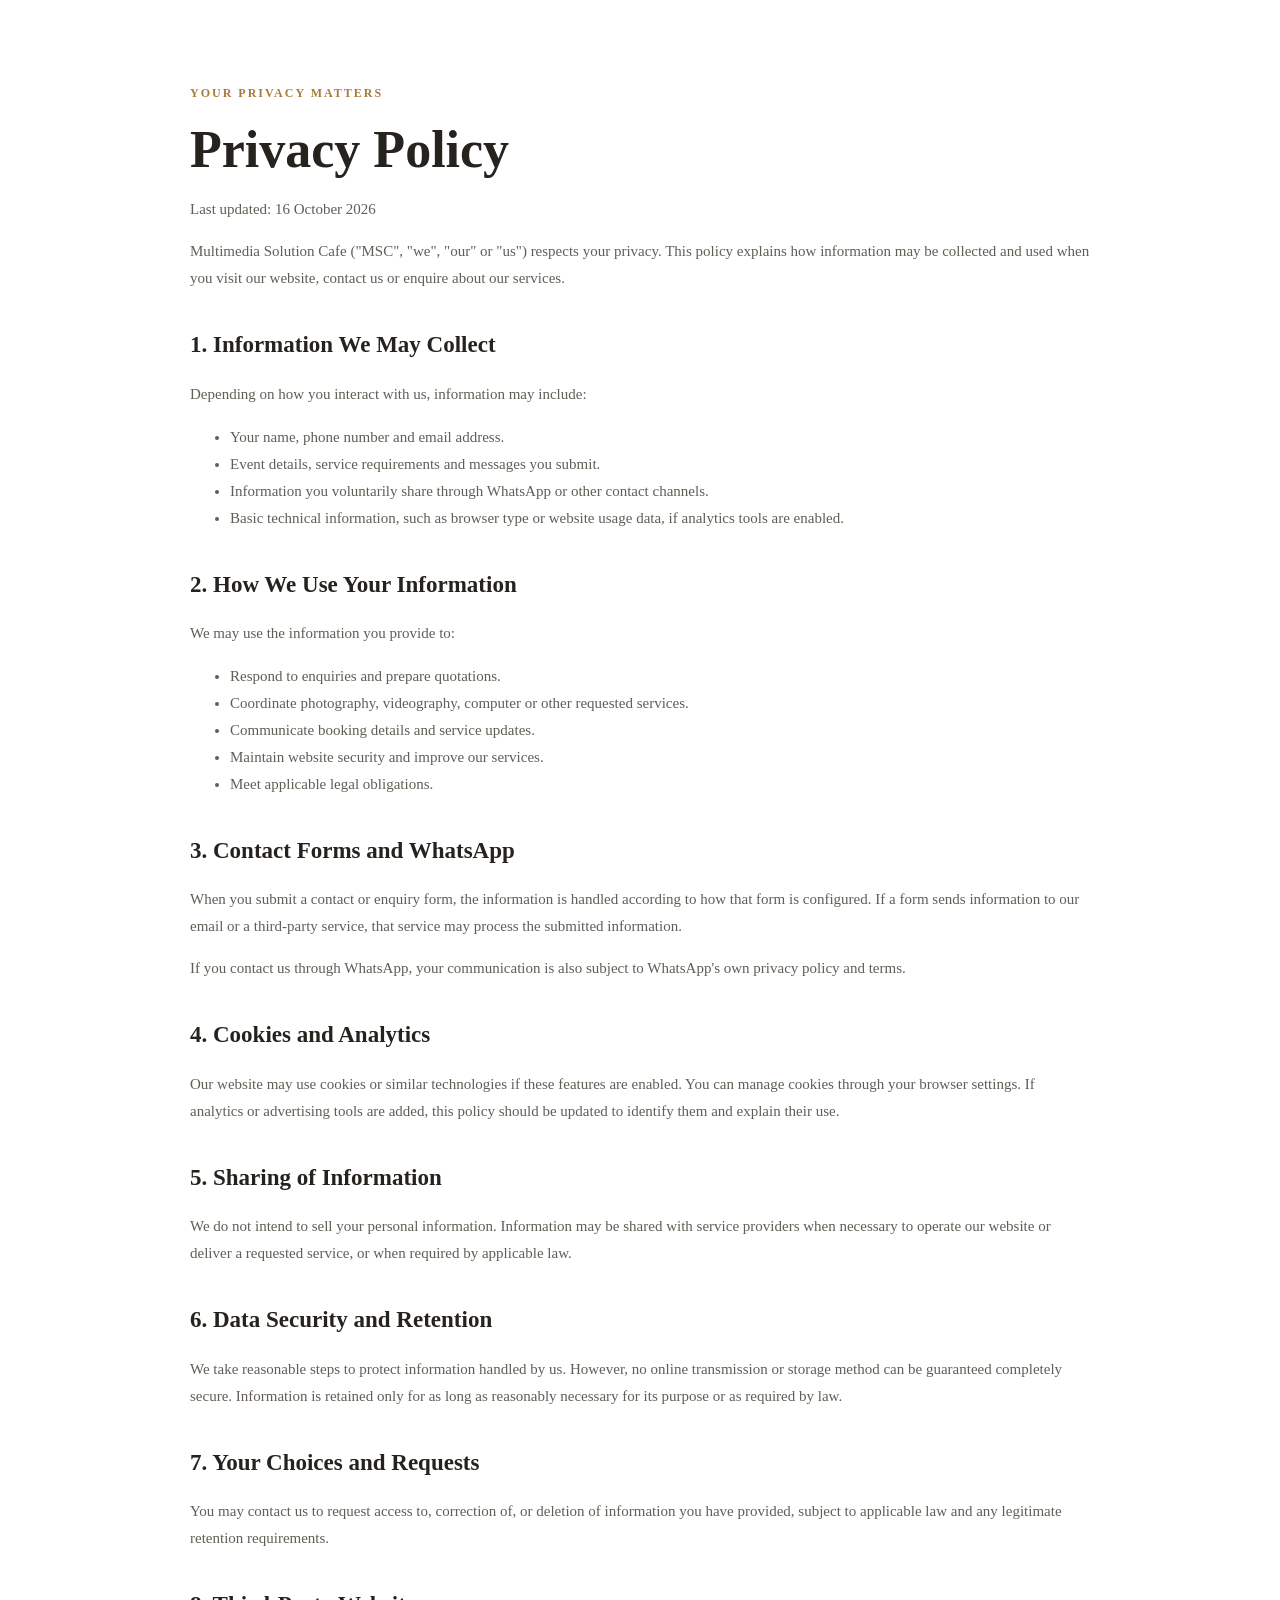
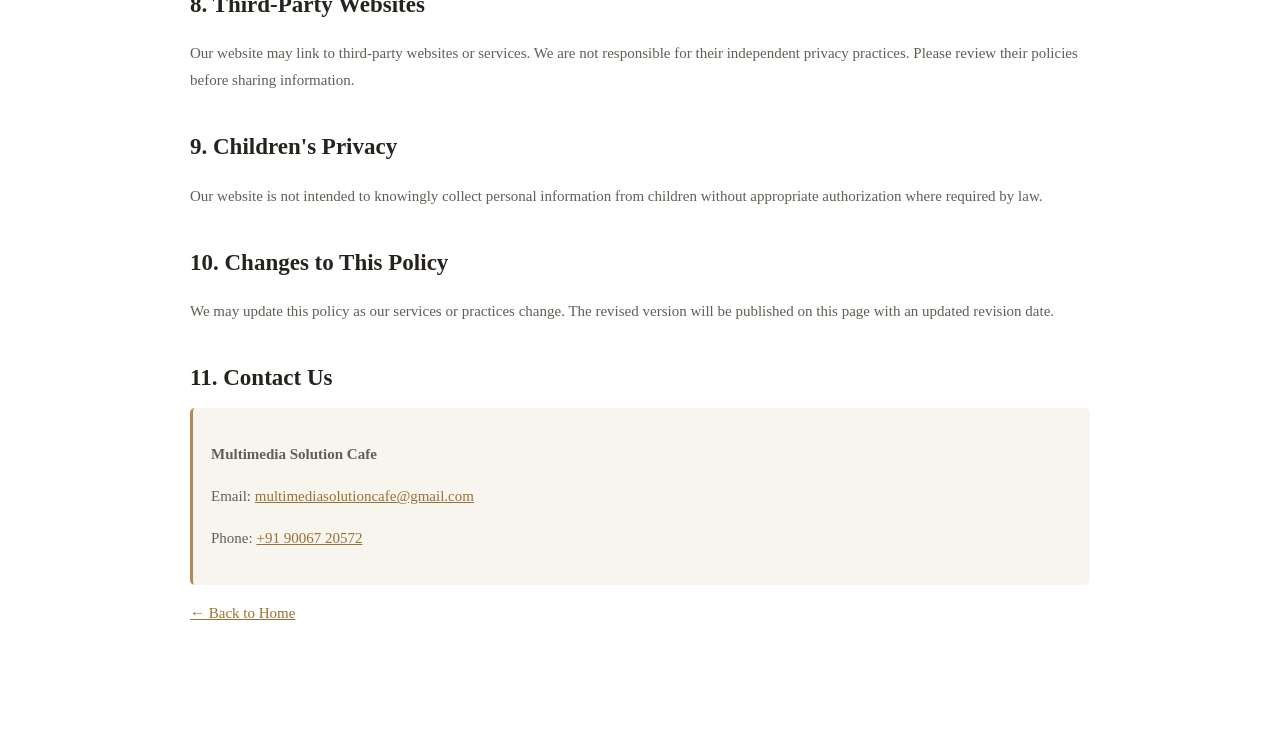
==== privacy.html @ b21789e9 "Add files via upload" ====
<!DOCTYPE html>
<html lang="en">
  <head>
    <meta charset="UTF-8" />
    <meta name="viewport" content="width=device-width, initial-scale=1.0" />
    <meta
      name="description"
      content="Read the Privacy Policy of Multimedia Solution Cafe to understand how your information is handled."
    />
    <title>Privacy Policy | Multimedia Solution Cafe</title>
    <link rel="stylesheet" href="css/style.css" />
    <style>
      .legal-page {
        max-width: 900px;
        margin: auto;
        padding: 70px 22px 90px;
        color: #26231e;
        line-height: 1.8;
      }
      .legal-page .eyebrow {
        color: #a67c3d;
        letter-spacing: 2px;
        font-size: 12px;
        font-weight: 700;
      }
      .legal-page h1 {
        font-size: clamp(34px, 6vw, 52px);
        line-height: 1.2;
        margin: 12px 0;
      }
      .legal-page h2 {
        font-size: 23px;
        margin: 32px 0 10px;
      }
      .legal-page p,
      .legal-page li {
        color: #625e56;
        font-size: 15px;
      }
      .legal-page a {
        color: #9a7135;
      }
      .legal-page .legal-note {
        background: #f8f5ef;
        padding: 18px;
        border-left: 3px solid #b18b51;
        border-radius: 5px;
      }
    </style>
  </head>
  <body>
    <main class="legal-page">
      <span class="eyebrow">YOUR PRIVACY MATTERS</span>
      <h1>Privacy Policy</h1>
      <p>Last updated: 16 October 2026</p>

      <p>
        Multimedia Solution Cafe ("MSC", "we", "our" or "us") respects your
        privacy. This policy explains how information may be collected and used
        when you visit our website, contact us or enquire about our services.
      </p>

      <h2>1. Information We May Collect</h2>
      <p>Depending on how you interact with us, information may include:</p>
      <ul>
        <li>Your name, phone number and email address.</li>
        <li>Event details, service requirements and messages you submit.</li>
        <li>
          Information you voluntarily share through WhatsApp or other contact
          channels.
        </li>
        <li>
          Basic technical information, such as browser type or website usage
          data, if analytics tools are enabled.
        </li>
      </ul>

      <h2>2. How We Use Your Information</h2>
      <p>We may use the information you provide to:</p>
      <ul>
        <li>Respond to enquiries and prepare quotations.</li>
        <li>
          Coordinate photography, videography, computer or other requested
          services.
        </li>
        <li>Communicate booking details and service updates.</li>
        <li>Maintain website security and improve our services.</li>
        <li>Meet applicable legal obligations.</li>
      </ul>

      <h2>3. Contact Forms and WhatsApp</h2>
      <p>
        When you submit a contact or enquiry form, the information is handled
        according to how that form is configured. If a form sends information to
        our email or a third-party service, that service may process the
        submitted information.
      </p>
      <p>
        If you contact us through WhatsApp, your communication is also subject
        to WhatsApp's own privacy policy and terms.
      </p>

      <h2>4. Cookies and Analytics</h2>
      <p>
        Our website may use cookies or similar technologies if these features
        are enabled. You can manage cookies through your browser settings. If
        analytics or advertising tools are added, this policy should be updated
        to identify them and explain their use.
      </p>

      <h2>5. Sharing of Information</h2>
      <p>
        We do not intend to sell your personal information. Information may be
        shared with service providers when necessary to operate our website or
        deliver a requested service, or when required by applicable law.
      </p>

      <h2>6. Data Security and Retention</h2>
      <p>
        We take reasonable steps to protect information handled by us. However,
        no online transmission or storage method can be guaranteed completely
        secure. Information is retained only for as long as reasonably necessary
        for its purpose or as required by law.
      </p>

      <h2>7. Your Choices and Requests</h2>
      <p>
        You may contact us to request access to, correction of, or deletion of
        information you have provided, subject to applicable law and any
        legitimate retention requirements.
      </p>

      <h2>8. Third-Party Websites</h2>
      <p>
        Our website may link to third-party websites or services. We are not
        responsible for their independent privacy practices. Please review their
        policies before sharing information.
      </p>

      <h2>9. Children's Privacy</h2>
      <p>
        Our website is not intended to knowingly collect personal information
        from children without appropriate authorization where required by law.
      </p>

      <h2>10. Changes to This Policy</h2>
      <p>
        We may update this policy as our services or practices change. The
        revised version will be published on this page with an updated revision
        date.
      </p>

      <h2>11. Contact Us</h2>
      <div class="legal-note">
        <p><strong>Multimedia Solution Cafe</strong></p>
        <p>
          Email:
          <a href="mailto:multimediasolutioncafe@gmail.com"
            >multimediasolutioncafe@gmail.com</a
          >
        </p>
        <p>Phone: <a href="tel:+919006720572">+91 90067 20572</a></p>
      </div>
      <p><a href="index.html">← Back to Home</a></p>
    </main>
  </body>
</html>
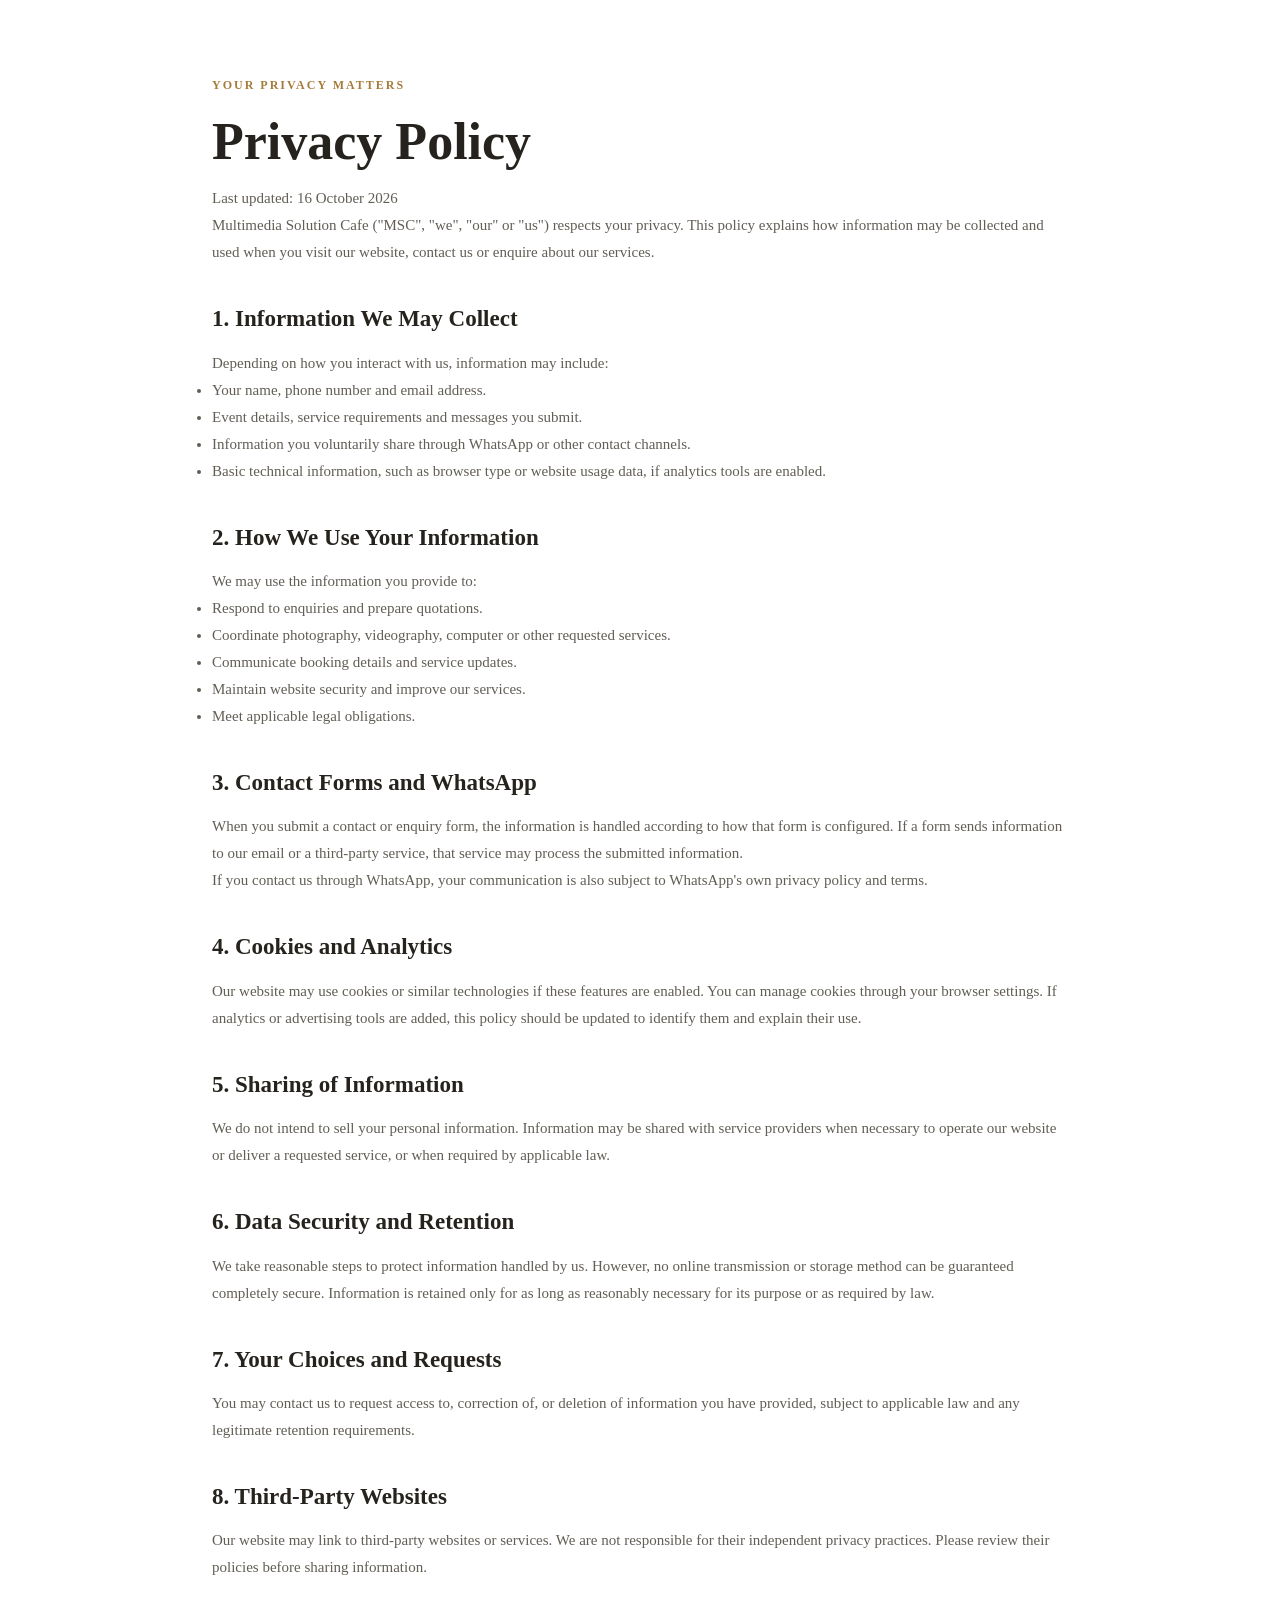
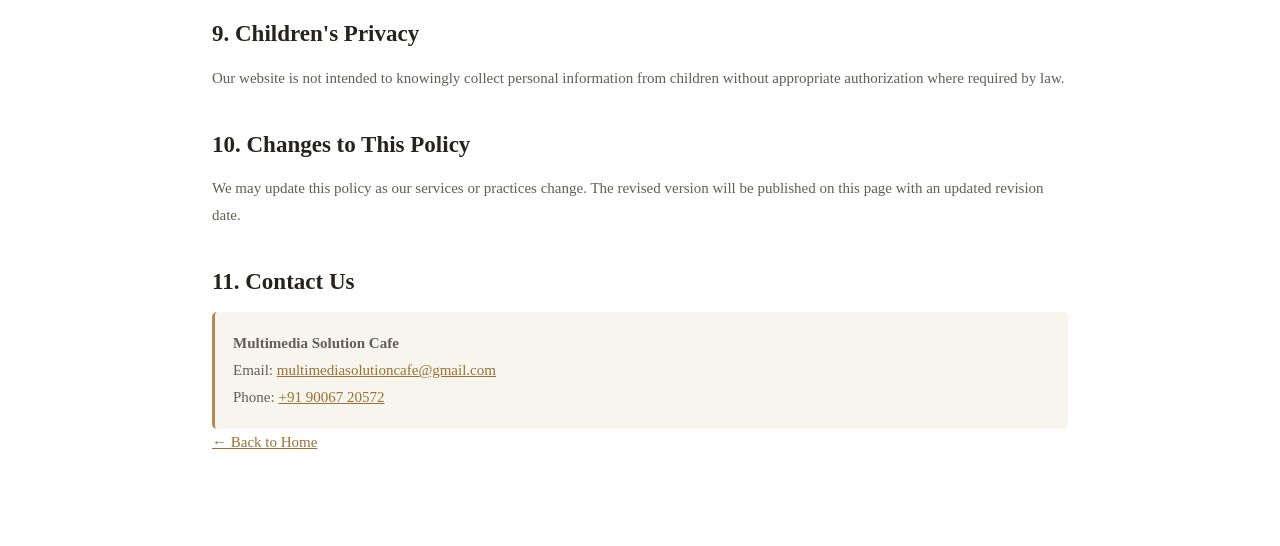
==== commit cba17a16: "Update privacy.html" ====
--- a/privacy.html
+++ b/privacy.html
@@ -9,6 +9,7 @@
     />
     <title>Privacy Policy | Multimedia Solution Cafe</title>
     <link rel="stylesheet" href="css/style.css" />
+    <link rel="icon" type="image/png" href="data/fav-icon.png">
     <style>
       .legal-page {
         max-width: 900px;
--- a/css/style.css
+++ b/css/style.css
@@ -0,0 +1,6857 @@
+/* =====================================
+   MSC PREMIUM NAVBAR
+===================================== */
+* {
+    padding: 0;
+    margin: 0;
+    box-sizing: border-box;
+}
+
+body {
+    scroll-behavior: smooth;
+}
+
+.msc-loading-screen {
+    width: 100vw;
+    height: 100vh;
+    position: fixed;
+    inset: 0;
+    z-index: 999999;
+    display: flex;
+    justify-content: center;
+    align-items: center;
+    background: #fff;
+    opacity: 1;
+    visibility: visible;
+    transition: opacity 0.6s ease, visibility 0.6s ease;
+}
+
+.msc-loading-screen.is-hidden {
+    opacity: 0;
+    visibility: hidden;
+    pointer-events: none;
+}
+
+.msc-loading-animation {
+    display: flex;
+    font-family: "Caveat", cursive;
+    font-size: clamp(70px, 12vw, 120px);
+    color: #ff7b83;
+}
+
+.msc-loading-animation span {
+    opacity: 0;
+    animation: mscWriteLetter 2.2s infinite;
+}
+
+.msc-loading-animation span:nth-child(1) {
+    animation-delay: 0s;
+}
+
+.msc-loading-animation span:nth-child(2) {
+    animation-delay: 0.15s;
+}
+
+.msc-loading-animation span:nth-child(3) {
+    animation-delay: 0.30s;
+}
+
+.msc-loading-animation span:nth-child(4) {
+    animation-delay: 0.45s;
+}
+
+.msc-loading-animation span:nth-child(5) {
+    animation-delay: 0.60s;
+}
+
+.msc-loading-animation span:nth-child(6) {
+    animation-delay: 0.75s;
+}
+
+.msc-loading-animation span:nth-child(7) {
+    animation-delay: 0.90s;
+}
+
+@keyframes mscWriteLetter {
+
+    0%,
+    10% {
+        opacity: 0;
+    }
+
+    20%,
+    75% {
+        opacity: 1;
+    }
+
+    90%,
+    100% {
+        opacity: 0;
+    }
+}
+
+@media (max-width: 768px) {
+    .msc-loading-animation {
+        font-size: clamp(64px, 13vw, 90px);
+    }
+}
+
+@media (max-width: 480px) {
+    .msc-loading-screen {
+        padding: 16px;
+    }
+
+    .msc-loading-animation {
+        font-size: clamp(58px, 16vw, 76px);
+        letter-spacing: 0;
+    }
+}
+
+/* Small phones */
+@media (max-width: 360px) {
+    .msc-loading-animation {
+        font-size: 56px;
+    }
+}
+
+
+
+.msc-navbar {
+    --msc-gold: #b89558;
+    --msc-gold-hover: #9e7940;
+    --msc-bg: #fffefa;
+    --msc-text: #292820;
+    --msc-muted: #777368;
+
+    position: sticky;
+    top: 0;
+    z-index: 1000;
+    width: 100%;
+    background: #211f1a;
+    border-bottom: 1px solid #eee8dc;
+    box-shadow: 0 4px 24px rgba(44, 37, 25, 0.035);
+    backdrop-filter: blur(16px);
+    -webkit-backdrop-filter: blur(16px);
+}
+
+.msc-nav-container {
+    width: min(1440px, 100%);
+    min-height: 86px;
+    margin: 0 auto;
+    padding: 0 5%;
+    display: flex;
+    align-items: center;
+    justify-content: space-between;
+    gap: 30px;
+    box-sizing: border-box;
+}
+
+/* BRAND */
+
+.msc-brand {
+    display: inline-flex;
+    align-items: center;
+    gap: 12px;
+    flex-shrink: 0;
+    color: var(--msc-text);
+    text-decoration: none;
+}
+
+.msc-logo-image {
+    display: block;
+    width: 54px;
+    height: 48px;
+    object-fit: contain;
+}
+
+.msc-brand-text {
+    display: flex;
+    flex-direction: column;
+    gap: 4px;
+}
+
+.msc-brand-text strong {
+    color: #fdfdfd;
+    font-size: 14px;
+    font-weight: 700;
+    letter-spacing: 0.2px;
+}
+
+.msc-brand-text small {
+    color: white;
+    font-size: 10px;
+    letter-spacing: 1.8px;
+    text-transform: uppercase;
+}
+
+/* NAV LINKS */
+
+.msc-nav-links {
+    display: flex;
+    align-items: center;
+    justify-content: center;
+    gap: clamp(15px, 1.8vw, 27px);
+}
+
+.msc-nav-link {
+    position: relative;
+    padding: 10px 0;
+    color: #625e54;
+    text-decoration: none;
+    font-size: 13px;
+    font-weight: 500;
+    white-space: nowrap;
+    transition: color 0.25s ease;
+}
+
+.msc-nav-link::after {
+    content: "";
+    position: absolute;
+    left: 0;
+    bottom: 3px;
+    width: 0;
+    height: 1px;
+    background: var(--msc-gold);
+    transition: width 0.25s ease;
+}
+
+.msc-nav-link:hover {
+    color: var(--msc-gold-hover);
+}
+
+.msc-nav-link:hover::after {
+    width: 100%;
+}
+
+/* BOOK NOW BUTTON */
+
+.msc-book-btn {
+    display: inline-flex;
+    align-items: center;
+    justify-content: center;
+    gap: 13px;
+    padding: 13px 20px;
+    border: 1px solid var(--msc-gold);
+    border-radius: 2px;
+    background: var(--msc-gold);
+    color: #fff;
+    text-decoration: none;
+    font-size: 13px;
+    font-weight: 600;
+    white-space: nowrap;
+    transition: all 0.25s ease;
+}
+
+.msc-book-btn span {
+    font-size: 17px;
+    line-height: 1;
+}
+
+.msc-book-btn:hover {
+    background: #fffefa;
+    border-color: var(--msc-gold);
+    color: var(--msc-gold-hover);
+    transform: translateY(-1px);
+}
+
+.mobile-book-btn {
+    display: none;
+}
+
+/* LOGIN / REGISTER */
+
+.msc-navbar-login {
+    display: inline-flex;
+    align-items: center;
+    justify-content: center;
+    gap: 13px;
+    min-height: 42px;
+    padding: 0 15px;
+    border: 1px solid #c9b181;
+    color: #806438;
+    background: transparent;
+    font-family: inherit;
+    font-size: 11px;
+    font-weight: 600;
+    text-decoration: none;
+    white-space: nowrap;
+    transition: all 0.2s ease;
+}
+
+.msc-navbar-login:hover {
+    color: #fffefa;
+    background: #a58a57;
+}
+
+/* HAMBURGER BUTTON */
+
+.msc-menu-toggle {
+    display: none;
+    width: 42px;
+    height: 42px;
+    padding: 10px;
+    border: 1px solid #e9dfcd;
+    border-radius: 2px;
+    background: #211f1a;
+    color: white;
+    cursor: pointer;
+}
+
+.msc-menu-toggle span {
+    display: block;
+    width: 100%;
+    height: 2px;
+    margin: 5px 0;
+    background: var(--msc-text);
+    transition: transform 0.25s ease;
+}
+
+.msc-menu-toggle.open span:first-child {
+    transform: translateY(3.5px) rotate(45deg);
+}
+
+.msc-menu-toggle.open span:last-child {
+    transform: translateY(-3.5px) rotate(-45deg);
+}
+
+/* TABLET */
+
+@media (max-width: 1050px) {
+    .msc-nav-container {
+        padding: 0 3%;
+        gap: 16px;
+    }
+
+    .msc-nav-links {
+        gap: 14px;
+    }
+
+    .msc-nav-link {
+        font-size: 12px;
+    }
+
+    .msc-brand-text strong {
+        font-size: 13px;
+    }
+
+    .msc-book-btn {
+        padding: 12px 14px;
+    }
+}
+
+/* MOBILE NAVBAR */
+
+@media (max-width: 820px) {
+    .msc-nav-container {
+        min-height: 76px;
+        padding: 0 5%;
+    }
+
+    .desktop-book-btn {
+        display: none;
+    }
+
+    .msc-menu-toggle {
+        display: block;
+        flex-shrink: 0;
+        position: relative;
+        z-index: 1002;
+    }
+
+    .msc-nav-links {
+        position: absolute;
+        top: 100%;
+        left: 0;
+        right: 0;
+        display: flex;
+        flex-direction: column;
+        align-items: stretch;
+        gap: 0;
+        padding: 12px 5% 24px;
+        box-sizing: border-box;
+        background: #fffefa;
+        border-bottom: 1px solid #eee5d6;
+        box-shadow: 0 14px 25px rgba(44, 37, 25, 0.07);
+
+        opacity: 0;
+        visibility: hidden;
+        pointer-events: none;
+        transform: translateY(-8px);
+
+        transition:
+            opacity 0.25s ease,
+            transform 0.25s ease,
+            visibility 0.25s ease;
+    }
+
+    .msc-nav-links.active {
+        opacity: 1;
+        visibility: visible;
+        pointer-events: auto;
+        transform: translateY(0);
+    }
+
+    .msc-nav-link {
+        padding: 15px 0;
+        border-bottom: 1px solid #f0ece4;
+        color: #504c42;
+        font-size: 14px;
+    }
+
+    .msc-nav-link::after {
+        display: none;
+    }
+
+    .msc-navbar-login {
+        align-self: flex-start;
+        margin-top: 14px;
+        min-height: 40px;
+        padding: 0 12px;
+        font-size: 11px;
+    }
+
+    .mobile-book-btn {
+        display: inline-flex;
+        align-self: flex-start;
+        margin-top: 18px;
+    }
+}
+
+/* SMALL MOBILE */
+
+@media (max-width: 420px) {
+    .msc-nav-container {
+        min-height: 70px;
+    }
+
+    .msc-brand {
+        gap: 9px;
+    }
+
+    .msc-logo-image {
+        width: 46px;
+        height: 44px;
+    }
+
+    .msc-brand-text strong {
+        font-size: 12px;
+    }
+
+    .msc-brand-text small {
+        font-size: 9px;
+        letter-spacing: 1.2px;
+    }
+}
+
+
+/* =====================================
+   MSC CINEMATIC HERO
+===================================== */
+
+.msc-hero {
+    position: relative;
+    isolation: isolate;
+    width: 100%;
+    min-height: 680px;
+    height: calc(100svh - 86px);
+    max-height: 950px;
+    overflow: hidden;
+    display: flex;
+    align-items: center;
+    background: #171612;
+    color: #fffefa;
+}
+
+/* BACKGROUND VIDEO */
+
+.msc-hero-video {
+    position: absolute;
+    inset: 0;
+    z-index: -3;
+    width: 100%;
+    height: 100%;
+    object-fit: cover;
+    object-position: center;
+}
+
+/* DARK CINEMATIC OVERLAY */
+
+.msc-hero-overlay {
+    position: absolute;
+    inset: 0;
+    z-index: -2;
+    background:
+        linear-gradient(90deg,
+            rgba(14, 13, 11, 0.88) 0%,
+            rgba(14, 13, 11, 0.68) 43%,
+            rgba(14, 13, 11, 0.25) 100%),
+        linear-gradient(0deg,
+            rgba(14, 13, 11, 0.72) 0%,
+            transparent 35%,
+            rgba(14, 13, 11, 0.12) 100%);
+}
+
+/* HERO CONTENT */
+
+.msc-hero-content {
+    width: min(1250px, 100%);
+    margin: 0 auto;
+    padding: 70px 7% 100px;
+    box-sizing: border-box;
+    animation: mscHeroReveal 1s ease both;
+}
+
+.msc-hero-eyebrow {
+    display: flex;
+    align-items: center;
+    gap: 13px;
+    margin: 0 0 27px;
+    color: #d5ba84;
+    font-size: 11px;
+    font-weight: 600;
+    letter-spacing: 3px;
+}
+
+.msc-eyebrow-line {
+    display: inline-block;
+    width: 28px;
+    height: 1px;
+    background: #b89558;
+}
+
+/* HEADING */
+
+.msc-hero-title {
+    max-width: 850px;
+    margin: 0;
+    color: #fffefa;
+    font-family: Georgia, "Times New Roman", serif;
+    font-size: clamp(48px, 6.4vw, 88px);
+    font-weight: 400;
+    line-height: 1.08;
+    letter-spacing: -2px;
+}
+
+.msc-hero-title span {
+    display: block;
+    margin-top: 8px;
+    color: #d2b47b;
+    font-style: italic;
+}
+
+/* DESCRIPTION */
+
+.msc-hero-description {
+    max-width: 540px;
+    margin: 25px 0 32px;
+    color: rgba(255, 254, 250, 0.78);
+    font-size: 15px;
+    line-height: 1.9;
+    letter-spacing: 0.15px;
+}
+
+/* BUTTONS */
+
+.msc-hero-actions {
+    display: flex;
+    align-items: center;
+    flex-wrap: wrap;
+    gap: 15px;
+}
+
+.msc-hero-btn {
+    display: inline-flex;
+    align-items: center;
+    justify-content: center;
+    gap: 24px;
+    min-height: 53px;
+    padding: 0 23px;
+    box-sizing: border-box;
+    font-size: 12px;
+    font-weight: 600;
+    text-decoration: none;
+    transition:
+        background 0.25s ease,
+        color 0.25s ease,
+        border-color 0.25s ease,
+        transform 0.25s ease;
+}
+
+.msc-hero-btn span {
+    font-size: 17px;
+}
+
+.msc-hero-btn:hover {
+    transform: translateY(-3px);
+}
+
+.msc-hero-btn-primary {
+    border: 1px solid #b89558;
+    background: #b89558;
+    color: #fff;
+}
+
+.msc-hero-btn-primary:hover {
+    border-color: #d2b47b;
+    background: #d2b47b;
+    color: #201b12;
+}
+
+.msc-hero-btn-outline {
+    border: 1px solid rgba(255, 255, 255, 0.5);
+    background: rgba(255, 255, 255, 0.03);
+    color: #fffefa;
+}
+
+.msc-hero-btn-outline:hover {
+    border-color: #d2b47b;
+    background: rgba(184, 149, 88, 0.15);
+}
+
+/* BOTTOM CATEGORIES */
+
+.msc-hero-bottom {
+    display: flex;
+    align-items: center;
+    flex-wrap: wrap;
+    gap: 15px;
+    margin-top: 70px;
+    color: rgba(255, 254, 250, 0.75);
+    font-size: 9px;
+    letter-spacing: 2px;
+}
+
+.msc-hero-bottom-divider {
+    width: 4px;
+    height: 4px;
+    border-radius: 50%;
+    background: #b89558;
+}
+
+/* SCROLL INDICATOR */
+
+.msc-scroll-indicator {
+    position: absolute;
+    right: 5%;
+    bottom: 42px;
+    display: flex;
+    align-items: center;
+    gap: 15px;
+    color: #fffefa;
+    text-decoration: none;
+    font-size: 9px;
+    letter-spacing: 2px;
+}
+
+.msc-scroll-line {
+    display: inline-block;
+    width: 45px;
+    height: 1px;
+    background: #b89558;
+    transform-origin: left;
+    animation: mscScrollPulse 1.8s ease-in-out infinite;
+}
+
+/* ANIMATIONS */
+
+@keyframes mscHeroReveal {
+    from {
+        opacity: 0;
+        transform: translateY(22px);
+    }
+
+    to {
+        opacity: 1;
+        transform: translateY(0);
+    }
+}
+
+@keyframes mscScrollPulse {
+
+    0%,
+    100% {
+        transform: scaleX(0.6);
+        opacity: 0.5;
+    }
+
+    50% {
+        transform: scaleX(1);
+        opacity: 1;
+    }
+}
+
+/* TABLET */
+
+@media (max-width: 820px) {
+    .msc-hero {
+        height: calc(100svh - 76px);
+        min-height: 620px;
+    }
+
+    .msc-hero-content {
+        padding: 65px 6% 100px;
+    }
+
+    .msc-hero-title {
+        font-size: clamp(46px, 8vw, 70px);
+        letter-spacing: -1.5px;
+    }
+
+    .msc-hero-description {
+        max-width: 460px;
+        font-size: 14px;
+    }
+
+    .msc-hero-bottom {
+        margin-top: 55px;
+        gap: 10px;
+        font-size: 8px;
+        letter-spacing: 1px;
+    }
+
+    .msc-scroll-indicator {
+        bottom: 25px;
+        right: 6%;
+    }
+}
+
+/* MOBILE */
+
+@media (max-width: 520px) {
+    .msc-hero {
+        height: calc(100svh - 70px);
+        min-height: 600px;
+        max-height: 850px;
+    }
+
+    .msc-hero-video {
+        object-position: 60% center;
+    }
+
+    .msc-hero-overlay {
+        background:
+            linear-gradient(90deg,
+                rgba(14, 13, 11, 0.78),
+                rgba(14, 13, 11, 0.46)),
+            linear-gradient(0deg,
+                rgba(14, 13, 11, 0.82),
+                transparent 80%);
+    }
+
+    .msc-hero-content {
+        padding: 45px 6% 85px;
+    }
+
+    .msc-hero-eyebrow {
+        gap: 9px;
+        margin-bottom: 23px;
+        font-size: 9px;
+        letter-spacing: 1.8px;
+    }
+
+    .msc-eyebrow-line {
+        width: 19px;
+    }
+
+    .msc-hero-title {
+        font-size: clamp(42px, 10.5vw, 55px);
+        line-height: 1.13;
+        letter-spacing: -1.3px;
+    }
+
+    .msc-hero-title span {
+        margin-top: 5px;
+    }
+
+    .msc-hero-description {
+        margin: 22px 0 27px;
+        font-size: 13px;
+        line-height: 1.8;
+    }
+
+    .msc-hero-actions {
+        align-items: stretch;
+        flex-direction: column;
+        gap: 12px;
+    }
+
+    .msc-hero-btn {
+        width: 100%;
+        min-height: 51px;
+        justify-content: space-between;
+    }
+
+    .msc-hero-bottom {
+        gap: 8px;
+        margin-top: 36px;
+        font-size: 7px;
+        letter-spacing: 0.8px;
+    }
+
+    .msc-hero-bottom-divider {
+        width: 3px;
+        height: 3px;
+    }
+
+    .msc-scroll-indicator {
+        right: auto;
+        left: 6%;
+        bottom: 20px;
+        font-size: 8px;
+    }
+}
+
+/* ACCESSIBILITY */
+
+@media (prefers-reduced-motion: reduce) {
+
+    .msc-hero-content,
+    .msc-scroll-line {
+        animation: none;
+    }
+
+    .msc-hero-btn {
+        transition: none;
+    }
+}
+
+
+/* =====================================
+   MSC ABOUT SECTION
+===================================== */
+
+.msc-about {
+    --about-gold: #b89558;
+    --about-ink: #302d26;
+    --about-muted: #777166;
+
+    position: relative;
+    padding: 110px 0 120px;
+    overflow: hidden;
+    background: #fffefa;
+    color: var(--about-ink);
+}
+
+.msc-about-container {
+    width: min(1280px, 100%);
+    margin: 0 auto;
+    padding: 0 5%;
+    box-sizing: border-box;
+}
+
+.msc-about-grid {
+    display: grid;
+    grid-template-columns: 1fr 0.92fr;
+    align-items: center;
+    gap: clamp(45px, 7vw, 95px);
+}
+
+/* IMAGE COLLAGE */
+
+.msc-about-visual {
+    position: relative;
+    display: grid;
+    grid-template-columns: 1.25fr 0.85fr;
+    align-items: start;
+    gap: 14px;
+    padding: 12px 0 30px;
+    min-width: 0;
+}
+
+.msc-about-image-main {
+    position: relative;
+    height: 530px;
+    overflow: hidden;
+    background: #eae3d7;
+}
+
+.msc-about-image-main>img,
+.msc-about-image-small img,
+.msc-about-video video {
+    display: block;
+    width: 100%;
+    height: 100%;
+    object-fit: cover;
+}
+
+.msc-about-image-main>img {
+    object-position: center;
+    transition: transform 0.7s ease;
+}
+
+.msc-about-image-main:hover>img {
+    transform: scale(1.04);
+}
+
+.msc-about-image-caption {
+    position: absolute;
+    left: 14px;
+    right: 14px;
+    bottom: 14px;
+    display: flex;
+    align-items: center;
+    gap: 9px;
+    padding: 12px 14px;
+    background: rgba(255, 254, 250, 0.94);
+    color: #4a4234;
+    font-size: 10px;
+    letter-spacing: 1.1px;
+    text-transform: uppercase;
+}
+
+.msc-about-caption-icon {
+    color: var(--about-gold);
+    font-size: 15px;
+}
+
+/* SMALL IMAGES AND VIDEO */
+
+.msc-about-image-stack {
+    display: flex;
+    flex-direction: column;
+    gap: 14px;
+    padding-top: 44px;
+}
+
+.msc-about-image-small,
+.msc-about-video {
+    position: relative;
+    height: 230px;
+    overflow: hidden;
+    background: #eae3d7;
+}
+
+.msc-about-image-small img {
+    transition: transform 0.7s ease;
+}
+
+.msc-about-image-small:hover img {
+    transform: scale(1.05);
+}
+
+.msc-about-video video {
+    object-position: center;
+}
+
+.msc-about-video-label {
+    position: absolute;
+    right: 10px;
+    bottom: 10px;
+    left: 10px;
+    display: flex;
+    align-items: center;
+    gap: 8px;
+    padding: 10px;
+    background: rgba(255, 254, 250, 0.94);
+    color: #4a4234;
+    font-size: 10px;
+    letter-spacing: 0.4px;
+}
+
+.msc-about-video-label span {
+    color: var(--about-gold);
+    font-size: 11px;
+}
+
+/* STUDIO SEAL */
+
+.msc-about-seal {
+    position: absolute;
+    right: 35%;
+    bottom: -3px;
+    z-index: 2;
+    display: grid;
+    width: 126px;
+    height: 126px;
+    place-items: center;
+    border: 1px solid #d7c29b;
+    border-radius: 50%;
+    background: #211f1a;
+    box-shadow: 0 8px 28px rgba(55, 44, 25, 0.08);
+}
+
+.msc-about-seal-center {
+    display: flex;
+    flex-direction: column;
+    align-items: center;
+    gap: 3px;
+}
+
+.msc-about-seal-logo {
+    display: block;
+    width: 82px;
+    height: 52px;
+    object-fit: contain;
+}
+
+.msc-about-seal-center span {
+    color: #f9f8f7;
+    font-size: 8px;
+    letter-spacing: 1.2px;
+}
+
+/* CONTENT */
+
+.msc-about-eyebrow {
+    display: flex;
+    align-items: center;
+    gap: 12px;
+    margin-bottom: 25px;
+    color: #987b4a;
+    font-size: 10px;
+    font-weight: 700;
+    letter-spacing: 2.5px;
+}
+
+.msc-about-eyebrow>span {
+    width: 30px;
+    height: 1px;
+    background: var(--about-gold);
+}
+
+.msc-about-title {
+    margin: 0;
+    font-family: Georgia, "Times New Roman", serif;
+    font-size: clamp(40px, 4.4vw, 59px);
+    font-weight: 400;
+    letter-spacing: -2px;
+    line-height: 1.12;
+}
+
+.msc-about-title em {
+    color: var(--about-gold);
+    font-weight: 400;
+}
+
+.msc-about-description {
+    margin: 23px 0 30px;
+    color: var(--about-muted);
+    font-size: 14px;
+    line-height: 1.95;
+}
+
+/* HIGHLIGHT CARDS */
+
+.msc-about-highlights {
+    display: grid;
+    grid-template-columns: 1fr 1fr;
+    gap: 12px;
+}
+
+.msc-about-highlight {
+    display: flex;
+    align-items: flex-start;
+    gap: 13px;
+    padding: 17px 14px;
+    border: 1px solid #eee7db;
+    background: #fffefa;
+    transition:
+        border-color 0.25s ease,
+        background 0.25s ease;
+}
+
+.msc-about-highlight:hover {
+    border-color: #d9c59f;
+    background: #faf7ef;
+}
+
+.msc-about-highlight-icon {
+    display: grid;
+    width: 39px;
+    height: 39px;
+    flex-shrink: 0;
+    place-items: center;
+    border: 1px solid #e8d9bb;
+    border-radius: 50%;
+    color: #a98549;
+    font-size: 20px;
+}
+
+.msc-about-highlight-number {
+    color: #a18c68;
+    font-size: 9px;
+    letter-spacing: 1px;
+}
+
+.msc-about-highlight h3 {
+    margin: 5px 0 7px;
+    font-family: Georgia, "Times New Roman", serif;
+    font-size: 17px;
+    font-weight: 400;
+}
+
+.msc-about-highlight p {
+    margin: 0;
+    color: var(--about-muted);
+    font-size: 11px;
+    line-height: 1.75;
+}
+
+/* CAPABILITY TAGS */
+
+.msc-about-capabilities {
+    display: flex;
+    flex-wrap: wrap;
+    gap: 10px 16px;
+    margin: 25px 0 28px;
+}
+
+.msc-about-capabilities span {
+    display: inline-flex;
+    align-items: center;
+    gap: 7px;
+    color: #625b4e;
+    font-size: 11px;
+}
+
+.msc-about-capabilities i {
+    color: var(--about-gold);
+    font-size: 9px;
+    font-style: normal;
+}
+
+/* CTA BUTTON */
+
+.msc-about-cta {
+    display: inline-flex;
+    min-height: 49px;
+    align-items: center;
+    justify-content: center;
+    gap: 24px;
+    padding: 0 19px;
+    border: 1px solid var(--about-gold);
+    background: var(--about-gold);
+    color: #fff;
+    text-decoration: none;
+    font-size: 12px;
+    font-weight: 600;
+    transition:
+        background 0.25s ease,
+        color 0.25s ease;
+}
+
+.msc-about-cta span {
+    font-size: 17px;
+}
+
+.msc-about-cta:hover {
+    background: #fffefa;
+    color: #8e6b36;
+}
+
+/* TABLET */
+
+@media (max-width: 950px) {
+    .msc-about {
+        padding: 85px 0;
+    }
+
+    .msc-about-grid {
+        grid-template-columns: 1fr;
+        gap: 65px;
+    }
+
+    .msc-about-visual {
+        width: min(600px, 100%);
+        margin: 0 auto;
+    }
+
+    .msc-about-image-main {
+        height: 480px;
+    }
+
+    .msc-about-image-small,
+    .msc-about-video {
+        height: 210px;
+    }
+
+    .msc-about-content {
+        max-width: 720px;
+    }
+
+    .msc-about-title {
+        font-size: clamp(43px, 6vw, 60px);
+    }
+}
+
+/* MOBILE */
+
+@media (max-width: 560px) {
+    .msc-about {
+        padding: 65px 0 75px;
+    }
+
+    .msc-about-container {
+        padding: 0 20px;
+    }
+
+    .msc-about-grid {
+        gap: 53px;
+    }
+
+    .msc-about-visual {
+        grid-template-columns: 1.1fr 0.8fr;
+        gap: 9px;
+        padding-top: 0;
+    }
+
+    .msc-about-image-main {
+        height: 340px;
+    }
+
+    .msc-about-image-caption {
+        left: 7px;
+        right: 7px;
+        bottom: 7px;
+        gap: 6px;
+        padding: 9px 7px;
+        font-size: 8px;
+        letter-spacing: 0.3px;
+    }
+
+    .msc-about-image-stack {
+        gap: 9px;
+        padding-top: 26px;
+    }
+
+    .msc-about-image-small,
+    .msc-about-video {
+        height: 155px;
+    }
+
+    .msc-about-video-label {
+        right: 5px;
+        bottom: 5px;
+        left: 5px;
+        gap: 5px;
+        padding: 7px 5px;
+        font-size: 8px;
+    }
+
+    .msc-about-seal {
+        right: 31%;
+        bottom: -24px;
+        width: 94px;
+        height: 94px;
+    }
+
+    .msc-about-seal-logo {
+        width: 65px;
+        height: 43px;
+    }
+
+    .msc-about-seal-center span {
+        font-size: 7px;
+    }
+
+    .msc-about-eyebrow {
+        margin-bottom: 19px;
+        font-size: 9px;
+    }
+
+    .msc-about-title {
+        font-size: clamp(37px, 10vw, 48px);
+        letter-spacing: -1.4px;
+    }
+
+    .msc-about-description {
+        margin: 19px 0 24px;
+        font-size: 13px;
+        line-height: 1.85;
+    }
+
+    .msc-about-highlights {
+        grid-template-columns: 1fr;
+        gap: 10px;
+    }
+
+    .msc-about-highlight {
+        padding: 16px;
+    }
+
+    .msc-about-highlight h3 {
+        font-size: 18px;
+    }
+
+    .msc-about-highlight p {
+        font-size: 12px;
+    }
+
+    .msc-about-capabilities {
+        gap: 12px;
+        margin: 22px 0 25px;
+    }
+
+    .msc-about-capabilities span {
+        font-size: 10px;
+    }
+
+    .msc-about-cta {
+        width: 100%;
+    }
+}
+
+/* ACCESSIBILITY */
+
+@media (prefers-reduced-motion: reduce) {
+
+    .msc-about *,
+    .msc-about *::before,
+    .msc-about *::after {
+        transition: none !important;
+    }
+}
+
+
+/* =====================================
+   MSC SERVICES SECTION
+===================================== */
+
+.msc-services {
+    --service-gold: #b89558;
+    --service-ink: #302d26;
+    --service-muted: #777166;
+
+    padding: 105px 0 100px;
+    background: #f8f6f0;
+    color: var(--service-ink);
+}
+
+.msc-services-container {
+    width: min(1280px, 100%);
+    margin: 0 auto;
+    padding: 0 5%;
+    box-sizing: border-box;
+}
+
+/* SECTION HEADING */
+
+.msc-services-heading {
+    max-width: 760px;
+    margin: 0 auto 55px;
+    text-align: center;
+}
+
+.msc-services-eyebrow {
+    display: flex;
+    align-items: center;
+    justify-content: center;
+    gap: 13px;
+    margin-bottom: 22px;
+    color: #987b4a;
+    font-size: 10px;
+    font-weight: 700;
+    letter-spacing: 3px;
+}
+
+.msc-services-eyebrow span {
+    width: 27px;
+    height: 1px;
+    background: var(--service-gold);
+}
+
+.msc-services-title {
+    margin: 0;
+    font-family: Georgia, "Times New Roman", serif;
+    font-size: clamp(38px, 4.5vw, 59px);
+    font-weight: 400;
+    letter-spacing: -1.7px;
+    line-height: 1.17;
+}
+
+.msc-services-title em {
+    display: block;
+    margin-top: 6px;
+    color: var(--service-gold);
+    font-weight: 400;
+}
+
+.msc-services-intro {
+    max-width: 570px;
+    margin: 20px auto 0;
+    color: var(--service-muted);
+    font-size: 14px;
+    line-height: 1.9;
+}
+
+/* SERVICES GRID */
+
+.msc-services-grid {
+    display: grid;
+    grid-template-columns: repeat(3, minmax(0, 1fr));
+    gap: 25px;
+}
+
+/* SERVICE CARD */
+
+.msc-service-card {
+    min-width: 0;
+    overflow: hidden;
+    border: 1px solid #ebe6db;
+    background: #fffefa;
+    transition:
+        transform 0.3s ease,
+        border-color 0.3s ease,
+        box-shadow 0.3s ease;
+}
+
+.msc-service-card:hover {
+    transform: translateY(-5px);
+    border-color: #d4c09b;
+    box-shadow: 0 18px 38px rgba(55, 44, 25, 0.08);
+}
+
+/* SERVICE IMAGE */
+
+.msc-service-image {
+    position: relative;
+    height: 250px;
+    overflow: hidden;
+    background: #e8e1d5;
+}
+
+.msc-service-image img {
+    display: block;
+    width: 100%;
+    height: 100%;
+    object-fit: cover;
+    transition: transform 0.65s ease;
+}
+
+.msc-service-card:hover .msc-service-image img {
+    transform: scale(1.06);
+}
+
+.msc-service-number {
+    position: absolute;
+    top: 14px;
+    right: 14px;
+    display: grid;
+    width: 38px;
+    height: 38px;
+    place-items: center;
+    border: 1px solid rgba(255, 254, 250, 0.75);
+    background: rgba(255, 254, 250, 0.92);
+    color: #8e7040;
+    font-family: Georgia, "Times New Roman", serif;
+    font-size: 15px;
+}
+
+/* CARD CONTENT */
+
+.msc-service-content {
+    padding: 24px 22px 25px;
+}
+
+.msc-service-meta {
+    display: flex;
+    align-items: center;
+    justify-content: space-between;
+    gap: 12px;
+    color: #9a7c4b;
+    font-size: 9px;
+    font-weight: 700;
+    letter-spacing: 1.6px;
+}
+
+.msc-service-meta span:last-child {
+    font-size: 14px;
+}
+
+.msc-service-content h3 {
+    margin: 15px 0 11px;
+    font-family: Georgia, "Times New Roman", serif;
+    font-size: 23px;
+    font-weight: 400;
+    line-height: 1.3;
+    letter-spacing: -0.3px;
+}
+
+.msc-service-content p {
+    min-height: 66px;
+    margin: 0 0 23px;
+    color: var(--service-muted);
+    font-size: 12px;
+    line-height: 1.85;
+}
+
+/* SERVICE LINK */
+
+.msc-service-link {
+    display: inline-flex;
+    align-items: center;
+    gap: 14px;
+    padding-bottom: 5px;
+    border-bottom: 1px solid #d8c5a3;
+    color: #695436;
+    text-decoration: none;
+    font-size: 11px;
+    font-weight: 600;
+    transition:
+        color 0.25s ease,
+        gap 0.25s ease,
+        border-color 0.25s ease;
+}
+
+.msc-service-link span {
+    font-size: 16px;
+}
+
+.msc-service-link:hover {
+    gap: 20px;
+    border-color: #8f6e38;
+    color: #9b773f;
+}
+
+/* FOOTER CTA */
+
+.msc-services-footer {
+    display: flex;
+    align-items: center;
+    justify-content: space-between;
+    gap: 25px;
+    margin-top: 48px;
+    padding-top: 28px;
+    border-top: 1px solid #e5dfd3;
+}
+
+.msc-services-footer p {
+    margin: 0;
+    color: #686156;
+    font-family: Georgia, "Times New Roman", serif;
+    font-size: 18px;
+    line-height: 1.6;
+}
+
+.msc-services-cta {
+    display: inline-flex;
+    align-items: center;
+    justify-content: center;
+    gap: 18px;
+    min-height: 48px;
+    padding: 0 19px;
+    border: 1px solid var(--service-gold);
+    background: var(--service-gold);
+    color: white;
+    text-decoration: none;
+    font-size: 12px;
+    font-weight: 600;
+    white-space: nowrap;
+    transition: all 0.25s ease;
+}
+
+.msc-services-cta span {
+    font-size: 16px;
+}
+
+.msc-services-cta:hover {
+    background: transparent;
+    color: #8e6b36;
+}
+
+/* TABLET */
+
+@media (max-width: 1000px) {
+    .msc-services {
+        padding: 85px 0;
+    }
+
+    .msc-services-grid {
+        grid-template-columns: repeat(2, minmax(0, 1fr));
+        gap: 20px;
+    }
+
+    .msc-service-image {
+        height: 235px;
+    }
+
+    .msc-service-content h3 {
+        font-size: 21px;
+    }
+}
+
+/* MOBILE */
+
+@media (max-width: 560px) {
+    .msc-services {
+        padding: 68px 0 72px;
+    }
+
+    .msc-services-container {
+        padding: 0 20px;
+    }
+
+    .msc-services-heading {
+        margin-bottom: 35px;
+    }
+
+    .msc-services-eyebrow {
+        margin-bottom: 17px;
+        font-size: 9px;
+        letter-spacing: 2px;
+    }
+
+    .msc-services-title {
+        font-size: clamp(35px, 9vw, 45px);
+        letter-spacing: -1.1px;
+    }
+
+    .msc-services-intro {
+        margin-top: 16px;
+        font-size: 13px;
+    }
+
+    .msc-services-grid {
+        grid-template-columns: 1fr;
+        gap: 20px;
+    }
+
+    .msc-service-image {
+        height: 245px;
+    }
+
+    .msc-service-content {
+        padding: 22px 19px;
+    }
+
+    .msc-service-content h3 {
+        font-size: 24px;
+    }
+
+    .msc-service-content p {
+        min-height: 0;
+        font-size: 13px;
+    }
+
+    .msc-services-footer {
+        align-items: stretch;
+        flex-direction: column;
+        gap: 18px;
+        margin-top: 35px;
+    }
+
+    .msc-services-footer p {
+        font-size: 19px;
+    }
+
+    .msc-services-cta {
+        align-self: flex-start;
+        white-space: normal;
+    }
+}
+
+/* ACCESSIBILITY */
+
+@media (prefers-reduced-motion: reduce) {
+
+    .msc-service-card,
+    .msc-service-image img,
+    .msc-service-link,
+    .msc-services-cta {
+        transition: none;
+    }
+}
+
+
+/* =====================================
+   MSC PORTFOLIO
+===================================== */
+
+.msc-portfolio {
+    --portfolio-gold: #b89558;
+    --portfolio-ink: #302d26;
+    --portfolio-muted: #777166;
+
+    padding: 105px 0 95px;
+    background: #fffefa;
+    color: var(--portfolio-ink);
+}
+
+.msc-portfolio-container {
+    width: min(1280px, 100%);
+    margin: 0 auto;
+    padding: 0 5%;
+    box-sizing: border-box;
+}
+
+/* HEADER */
+
+.msc-portfolio-header {
+    display: flex;
+    align-items: flex-end;
+    justify-content: space-between;
+    gap: 35px;
+    margin-bottom: 38px;
+}
+
+.msc-portfolio-eyebrow {
+    display: flex;
+    align-items: center;
+    gap: 12px;
+    margin: 0 0 20px;
+    color: #987b4a;
+    font-size: 10px;
+    font-weight: 700;
+    letter-spacing: 2.5px;
+}
+
+.msc-portfolio-eyebrow span {
+    width: 28px;
+    height: 1px;
+    background: var(--portfolio-gold);
+}
+
+.msc-portfolio-title {
+    margin: 0;
+    font-family: Georgia, "Times New Roman", serif;
+    font-size: clamp(40px, 4.5vw, 60px);
+    font-weight: 400;
+    line-height: 1.12;
+    letter-spacing: -1.5px;
+}
+
+.msc-portfolio-title em {
+    display: block;
+    margin-top: 5px;
+    color: var(--portfolio-gold);
+    font-weight: 400;
+}
+
+.msc-portfolio-intro {
+    max-width: 350px;
+    margin: 0 0 6px;
+    color: var(--portfolio-muted);
+    font-size: 13px;
+    line-height: 1.9;
+}
+
+/* FILTERS */
+
+.msc-portfolio-filters {
+    display: flex;
+    flex-wrap: wrap;
+    gap: 10px;
+    margin-bottom: 28px;
+}
+
+.msc-portfolio-filter {
+    padding: 11px 19px;
+    border: 1px solid #e9e2d6;
+    background: transparent;
+    color: #686156;
+    font: inherit;
+    font-size: 11px;
+    cursor: pointer;
+    transition: all 0.25s ease;
+}
+
+.msc-portfolio-filter:hover,
+.msc-portfolio-filter.active {
+    border-color: var(--portfolio-gold);
+    background: var(--portfolio-gold);
+    color: #fff;
+}
+
+/* GALLERY GRID */
+
+.msc-portfolio-grid {
+    display: grid;
+    grid-template-columns: repeat(3, minmax(0, 1fr));
+    grid-auto-rows: 250px;
+    grid-auto-flow: dense;
+    gap: 16px;
+}
+
+.msc-portfolio-item {
+    position: relative;
+    display: block;
+    width: 100%;
+    min-width: 0;
+    min-height: 0;
+    padding: 0;
+    overflow: hidden;
+    border: 0;
+    background: #e8e1d5;
+    text-align: left;
+    cursor: zoom-in;
+}
+
+.msc-portfolio-item.msc-portfolio-tall {
+    grid-row: span 2;
+}
+
+.msc-portfolio-item.msc-portfolio-wide {
+    grid-column: span 2;
+}
+
+.msc-portfolio-item[hidden] {
+    display: none;
+}
+
+.msc-portfolio-item>img {
+    display: block;
+    width: 100%;
+    height: 100%;
+    object-fit: cover;
+    transition: transform 0.65s ease;
+}
+
+.msc-portfolio-item:hover>img {
+    transform: scale(1.06);
+}
+
+/* IMAGE OVERLAY */
+
+.msc-portfolio-overlay {
+    position: absolute;
+    inset: 0;
+    display: flex;
+    flex-direction: column;
+    align-items: flex-start;
+    justify-content: flex-end;
+    gap: 9px;
+    padding: 25px;
+    background: linear-gradient(0deg,
+            rgba(17, 16, 13, 0.84) 0%,
+            rgba(17, 16, 13, 0.22) 45%,
+            transparent 75%);
+    color: #fffefa;
+    transition: background 0.3s ease;
+}
+
+.msc-portfolio-item:hover .msc-portfolio-overlay {
+    background: linear-gradient(0deg,
+            rgba(17, 16, 13, 0.9),
+            rgba(17, 16, 13, 0.12) 80%);
+}
+
+.msc-portfolio-label {
+    color: #e0c591;
+    font-size: 9px;
+    font-weight: 600;
+    letter-spacing: 1.8px;
+}
+
+.msc-portfolio-item-title {
+    padding-right: 35px;
+    font-family: Georgia, "Times New Roman", serif;
+    font-size: 25px;
+    line-height: 1.25;
+}
+
+.msc-portfolio-zoom {
+    position: absolute;
+    right: 20px;
+    bottom: 23px;
+    display: grid;
+    width: 36px;
+    height: 36px;
+    place-items: center;
+    border: 1px solid rgba(255, 255, 255, 0.6);
+    border-radius: 50%;
+    font-size: 16px;
+    transition: all 0.25s ease;
+}
+
+.msc-portfolio-item:hover .msc-portfolio-zoom {
+    border-color: var(--portfolio-gold);
+    background: var(--portfolio-gold);
+}
+
+/* FOOTER */
+
+.msc-portfolio-footer {
+    display: flex;
+    align-items: center;
+    justify-content: space-between;
+    gap: 25px;
+    margin-top: 38px;
+    padding-top: 25px;
+    border-top: 1px solid #e9e2d6;
+}
+
+.msc-portfolio-footer p {
+    margin: 0;
+    color: var(--portfolio-muted);
+    font-family: Georgia, "Times New Roman", serif;
+    font-size: 17px;
+}
+
+.msc-portfolio-cta {
+    display: inline-flex;
+    align-items: center;
+    gap: 18px;
+    padding: 14px 18px;
+    border: 1px solid var(--portfolio-gold);
+    background: var(--portfolio-gold);
+    color: white;
+    text-decoration: none;
+    font-size: 12px;
+    transition: all 0.25s ease;
+}
+
+.msc-portfolio-cta:hover {
+    background: transparent;
+    color: #8e6b36;
+}
+
+.msc-portfolio-cta span {
+    font-size: 16px;
+}
+
+/* LIGHTBOX */
+
+.msc-lightbox {
+    position: fixed;
+    inset: 0;
+    z-index: 2000;
+    display: none;
+    align-items: center;
+    justify-content: center;
+    padding: 55px 25px;
+    box-sizing: border-box;
+    background: rgba(13, 12, 10, 0.96);
+}
+
+.msc-lightbox.open {
+    display: flex;
+}
+
+.msc-lightbox-backdrop {
+    position: absolute;
+    inset: 0;
+    width: 100%;
+    height: 100%;
+    border: 0;
+    background: transparent;
+    cursor: default;
+}
+
+.msc-lightbox-image {
+    position: relative;
+    z-index: 1;
+    display: block;
+    max-width: 100%;
+    max-height: 100%;
+    object-fit: contain;
+    animation: mscLightboxReveal 0.25s ease;
+}
+
+.msc-lightbox-close {
+    position: absolute;
+    top: 16px;
+    right: 23px;
+    z-index: 2;
+    width: 45px;
+    height: 45px;
+    border: 1px solid rgba(255, 255, 255, 0.35);
+    background: #25231e;
+    color: white;
+    font-size: 30px;
+    font-weight: 300;
+    cursor: pointer;
+}
+
+.msc-lightbox-close:hover {
+    border-color: var(--portfolio-gold);
+    color: #e0c591;
+}
+
+@keyframes mscLightboxReveal {
+    from {
+        opacity: 0;
+        transform: scale(0.97);
+    }
+
+    to {
+        opacity: 1;
+        transform: scale(1);
+    }
+}
+
+/* TABLET */
+
+@media (max-width: 850px) {
+    .msc-portfolio {
+        padding: 80px 0;
+    }
+
+    .msc-portfolio-header {
+        align-items: flex-start;
+        flex-direction: column;
+        gap: 18px;
+    }
+
+    .msc-portfolio-intro {
+        max-width: 500px;
+    }
+
+    .msc-portfolio-grid {
+        grid-template-columns: repeat(2, minmax(0, 1fr));
+        grid-auto-rows: 230px;
+    }
+}
+
+/* MOBILE */
+
+@media (max-width: 520px) {
+    .msc-portfolio {
+        padding: 65px 0 70px;
+    }
+
+    .msc-portfolio-container {
+        padding: 0 20px;
+    }
+
+    .msc-portfolio-title {
+        font-size: 42px;
+    }
+
+    .msc-portfolio-intro {
+        font-size: 13px;
+    }
+
+    .msc-portfolio-filters {
+        gap: 8px;
+        margin-bottom: 20px;
+    }
+
+    .msc-portfolio-filter {
+        padding: 10px 13px;
+        font-size: 10px;
+    }
+
+    .msc-portfolio-grid {
+        grid-auto-rows: 190px;
+        gap: 10px;
+    }
+
+    .msc-portfolio-item.msc-portfolio-tall {
+        grid-row: span 2;
+    }
+
+    .msc-portfolio-item.msc-portfolio-wide {
+        grid-column: span 2;
+    }
+
+    .msc-portfolio-overlay {
+        padding: 12px;
+        gap: 7px;
+    }
+
+    .msc-portfolio-label {
+        font-size: 7px;
+        letter-spacing: 1px;
+    }
+
+    .msc-portfolio-item-title {
+        padding-right: 0;
+        font-size: 17px;
+    }
+
+    .msc-portfolio-zoom {
+        right: 9px;
+        bottom: 9px;
+        width: 27px;
+        height: 27px;
+        font-size: 13px;
+    }
+
+    .msc-portfolio-footer {
+        align-items: flex-start;
+        flex-direction: column;
+        gap: 17px;
+        margin-top: 28px;
+    }
+
+    .msc-portfolio-footer p {
+        font-size: 16px;
+    }
+
+    .msc-lightbox {
+        padding: 45px 12px;
+    }
+}
+
+/* ACCESSIBILITY */
+
+@media (prefers-reduced-motion: reduce) {
+
+    .msc-portfolio *,
+    .msc-lightbox-image {
+        animation: none !important;
+        transition: none !important;
+    }
+}
+
+
+/* =====================================
+   MSC MEMORY ALBUMS
+===================================== */
+
+.msc-albums {
+    --album-gold: #b89558;
+    --album-ink: #302d26;
+    --album-muted: #777166;
+
+    padding: 105px 0 95px;
+    background: #f8f6f0;
+    color: var(--album-ink);
+}
+
+.msc-albums-container {
+    width: min(1280px, 100%);
+    margin: 0 auto;
+    padding: 0 5%;
+    box-sizing: border-box;
+}
+
+.msc-albums-header {
+    display: flex;
+    align-items: flex-end;
+    justify-content: space-between;
+    gap: 35px;
+    margin-bottom: 45px;
+}
+
+.msc-albums-eyebrow {
+    display: flex;
+    align-items: center;
+    gap: 12px;
+    margin: 0 0 20px;
+    color: #987b4a;
+    font-size: 10px;
+    font-weight: 700;
+    letter-spacing: 2px;
+}
+
+.msc-albums-eyebrow span {
+    width: 28px;
+    height: 1px;
+    background: var(--album-gold);
+}
+
+.msc-albums-title {
+    margin: 0;
+    font-family: Georgia, "Times New Roman", serif;
+    font-size: clamp(40px, 4.5vw, 59px);
+    font-weight: 400;
+    line-height: 1.13;
+    letter-spacing: -1.5px;
+}
+
+.msc-albums-title em {
+    display: block;
+    color: var(--album-gold);
+    font-weight: 400;
+}
+
+.msc-albums-intro {
+    max-width: 365px;
+    margin: 0 0 5px;
+    color: var(--album-muted);
+    font-size: 13px;
+    line-height: 1.9;
+}
+
+/* GRID */
+
+.msc-albums-grid {
+    display: grid;
+    grid-template-columns: repeat(3, minmax(0, 1fr));
+    gap: 24px;
+}
+
+/* CARD */
+
+.msc-album-card {
+    min-width: 0;
+    border: 1px solid #ebe5d9;
+    background: #fffefa;
+    transition:
+        transform 0.3s ease,
+        box-shadow 0.3s ease;
+}
+
+.msc-album-card:hover {
+    transform: translateY(-5px);
+    box-shadow: 0 16px 34px rgba(55, 44, 25, 0.08);
+}
+
+/* IMAGE */
+
+.msc-album-image {
+    position: relative;
+    height: 300px;
+    overflow: hidden;
+    background: #e8e1d5;
+}
+
+.msc-album-image img {
+    display: block;
+    width: 100%;
+    height: 100%;
+    object-fit: cover;
+    transition: transform 0.65s ease;
+}
+
+.msc-album-card:hover .msc-album-image img {
+    transform: scale(1.05);
+}
+
+.msc-album-tag {
+    position: absolute;
+    top: 15px;
+    left: 15px;
+    padding: 9px 11px;
+    background: #b89558;
+    color: #fff;
+    font-size: 8px;
+    font-weight: 700;
+    letter-spacing: 1.3px;
+}
+
+.msc-album-index {
+    position: absolute;
+    right: 15px;
+    bottom: 15px;
+    display: grid;
+    width: 35px;
+    height: 35px;
+    place-items: center;
+    border: 1px solid rgba(255, 255, 255, 0.75);
+    background: rgba(255, 254, 250, 0.9);
+    color: #8e7040;
+    font-family: Georgia, "Times New Roman", serif;
+    font-size: 14px;
+}
+
+/* TEXT */
+
+.msc-album-info {
+    padding: 24px 22px 25px;
+}
+
+.msc-album-category {
+    color: #9a7c4b;
+    font-size: 9px;
+    font-weight: 700;
+    letter-spacing: 1.5px;
+}
+
+.msc-album-info h3 {
+    margin: 12px 0 9px;
+    font-family: Georgia, "Times New Roman", serif;
+    font-size: 25px;
+    font-weight: 400;
+    line-height: 1.3;
+}
+
+.msc-album-info p {
+    margin: 0 0 22px;
+    color: var(--album-muted);
+    font-size: 12px;
+    line-height: 1.8;
+}
+
+.msc-album-link {
+    display: inline-flex;
+    align-items: center;
+    gap: 14px;
+    padding-bottom: 5px;
+    border-bottom: 1px solid #d8c5a3;
+    color: #695436;
+    text-decoration: none;
+    font-size: 11px;
+    font-weight: 600;
+    transition: gap 0.25s ease;
+}
+
+.msc-album-link:hover {
+    gap: 20px;
+}
+
+.msc-album-link span {
+    font-size: 16px;
+}
+
+/* FOOTER */
+
+.msc-albums-footer {
+    display: flex;
+    align-items: center;
+    justify-content: space-between;
+    gap: 25px;
+    margin-top: 38px;
+    padding-top: 25px;
+    border-top: 1px solid #e5dfd3;
+}
+
+.msc-albums-footer>div {
+    display: flex;
+    align-items: center;
+    gap: 13px;
+}
+
+.msc-albums-footer-icon {
+    color: var(--album-gold);
+    font-size: 22px;
+}
+
+.msc-albums-footer p {
+    margin: 0;
+    color: #686156;
+    font-family: Georgia, "Times New Roman", serif;
+    font-size: 17px;
+}
+
+.msc-albums-cta {
+    display: inline-flex;
+    align-items: center;
+    justify-content: center;
+    gap: 17px;
+    min-height: 48px;
+    padding: 0 19px;
+    border: 1px solid var(--album-gold);
+    background: var(--album-gold);
+    color: white;
+    text-decoration: none;
+    font-size: 12px;
+    transition: all 0.25s ease;
+}
+
+.msc-albums-cta:hover {
+    background: transparent;
+    color: #8e6b36;
+}
+
+/* TABLET */
+
+@media (max-width: 900px) {
+    .msc-albums {
+        padding: 80px 0;
+    }
+
+    .msc-albums-header {
+        align-items: flex-start;
+        flex-direction: column;
+        gap: 18px;
+    }
+
+    .msc-albums-intro {
+        max-width: 550px;
+    }
+
+    .msc-albums-grid {
+        grid-template-columns: repeat(2, minmax(0, 1fr));
+        gap: 18px;
+    }
+
+    .msc-album-image {
+        height: 260px;
+    }
+}
+
+/* MOBILE */
+
+@media (max-width: 560px) {
+    .msc-albums {
+        padding: 65px 0 70px;
+    }
+
+    .msc-albums-container {
+        padding: 0 20px;
+    }
+
+    .msc-albums-header {
+        margin-bottom: 32px;
+    }
+
+    .msc-albums-title {
+        font-size: 42px;
+    }
+
+    .msc-albums-intro {
+        font-size: 13px;
+    }
+
+    .msc-albums-grid {
+        grid-template-columns: 1fr;
+        gap: 20px;
+    }
+
+    .msc-album-image {
+        height: 290px;
+    }
+
+    .msc-album-info {
+        padding: 22px 19px;
+    }
+
+    .msc-album-info h3 {
+        font-size: 24px;
+    }
+
+    .msc-album-info p {
+        font-size: 13px;
+    }
+
+    .msc-albums-footer {
+        align-items: flex-start;
+        flex-direction: column;
+        gap: 18px;
+        margin-top: 28px;
+    }
+
+    .msc-albums-footer p {
+        font-size: 15px;
+    }
+
+    .msc-albums-cta {
+        align-self: flex-start;
+    }
+}
+
+@media (prefers-reduced-motion: reduce) {
+
+    .msc-album-card,
+    .msc-album-image img,
+    .msc-album-link,
+    .msc-albums-cta {
+        transition: none;
+    }
+}
+
+
+/* =====================================
+   MSC BOOKING & CONTACT
+===================================== */
+
+.msc-booking {
+    --booking-gold: #b89558;
+    --booking-ink: #302d26;
+    --booking-muted: #777166;
+
+    padding: 105px 0;
+    background: #f8f6f0;
+    color: var(--booking-ink);
+}
+
+.msc-booking-container {
+    width: min(1280px, 100%);
+    margin: 0 auto;
+    padding: 0 5%;
+    box-sizing: border-box;
+}
+
+.msc-booking-grid {
+    display: grid;
+    grid-template-columns: 0.85fr 1.15fr;
+    align-items: start;
+    gap: clamp(40px, 7vw, 95px);
+}
+
+/* LEFT INFORMATION */
+
+.msc-booking-info {
+    padding-top: 25px;
+}
+
+.msc-booking-eyebrow {
+    display: flex;
+    align-items: center;
+    gap: 11px;
+    margin: 0 0 25px;
+    color: #987b4a;
+    font-size: 10px;
+    font-weight: 700;
+    letter-spacing: 1.8px;
+    line-height: 1.8;
+}
+
+.msc-booking-eyebrow>span {
+    width: 27px;
+    height: 1px;
+    flex-shrink: 0;
+    background: var(--booking-gold);
+}
+
+.msc-booking-title {
+    margin: 0;
+    font-family: Georgia, "Times New Roman", serif;
+    font-size: clamp(39px, 4.4vw, 59px);
+    font-weight: 400;
+    line-height: 1.13;
+    letter-spacing: -1.6px;
+}
+
+.msc-booking-title em {
+    display: block;
+    margin-top: 5px;
+    color: var(--booking-gold);
+    font-weight: 400;
+}
+
+.msc-booking-description {
+    margin: 24px 0 35px;
+    color: var(--booking-muted);
+    font-size: 14px;
+    line-height: 1.95;
+}
+
+/* CONTACT DETAILS */
+
+.msc-booking-contact-list {
+    display: flex;
+    flex-direction: column;
+    gap: 23px;
+}
+
+.msc-booking-contact-item {
+    display: flex;
+    align-items: center;
+    gap: 15px;
+}
+
+.msc-booking-contact-icon {
+    display: grid;
+    width: 45px;
+    height: 45px;
+    flex-shrink: 0;
+    place-items: center;
+    border: 1px solid #dfceb0;
+    color: #987b4a;
+    font-size: 19px;
+}
+
+.msc-booking-contact-item>div {
+    display: flex;
+    flex-direction: column;
+    gap: 6px;
+    min-width: 0;
+}
+
+.msc-booking-contact-item small {
+    color: #8c7b60;
+    font-size: 9px;
+    font-weight: 700;
+    letter-spacing: 1.5px;
+}
+
+.msc-booking-contact-item a {
+    overflow-wrap: anywhere;
+    color: var(--booking-ink);
+    font-size: 13px;
+    text-decoration: none;
+}
+
+.msc-booking-contact-item a:hover {
+    color: #987b4a;
+}
+
+/* NOTE */
+
+.msc-booking-note {
+    display: flex;
+    align-items: flex-start;
+    gap: 13px;
+    margin-top: 36px;
+    padding: 18px;
+    border-left: 2px solid var(--booking-gold);
+    background: #efebe1;
+}
+
+.msc-booking-note>span {
+    color: var(--booking-gold);
+    font-size: 17px;
+}
+
+.msc-booking-note p {
+    margin: 0;
+    color: #686156;
+    font-family: Georgia, "Times New Roman", serif;
+    font-size: 14px;
+    line-height: 1.8;
+}
+
+/* FORM CARD */
+
+.msc-booking-card {
+    min-width: 0;
+    padding: clamp(25px, 4vw, 43px);
+    border: 1px solid #e8e0d3;
+    background: #fffefa;
+    box-shadow: 0 15px 45px rgba(55, 44, 25, 0.045);
+}
+
+.msc-booking-card-heading {
+    display: flex;
+    align-items: center;
+    justify-content: space-between;
+    gap: 12px;
+    padding-bottom: 17px;
+    border-bottom: 1px solid #eee7db;
+    color: #987b4a;
+    font-size: 9px;
+    font-weight: 700;
+    letter-spacing: 1.7px;
+}
+
+.msc-booking-step {
+    color: #a39a8a;
+    font-size: 9px;
+    letter-spacing: 1px;
+}
+
+.msc-booking-card h3 {
+    margin: 24px 0 9px;
+    font-family: Georgia, "Times New Roman", serif;
+    font-size: clamp(24px, 2.5vw, 31px);
+    font-weight: 400;
+    line-height: 1.3;
+}
+
+.msc-booking-card-description {
+    margin: 0 0 28px;
+    color: var(--booking-muted);
+    font-size: 12px;
+    line-height: 1.8;
+}
+
+/* FORM LAYOUT */
+
+.msc-booking-form {
+    display: flex;
+    flex-direction: column;
+    gap: 20px;
+}
+
+.msc-form-row {
+    display: grid;
+    grid-template-columns: repeat(2, minmax(0, 1fr));
+    gap: 17px;
+}
+
+.msc-form-group {
+    display: flex;
+    flex-direction: column;
+    gap: 9px;
+    min-width: 0;
+}
+
+.msc-form-group label {
+    color: #514b40;
+    font-size: 11px;
+    font-weight: 600;
+}
+
+.msc-form-group input,
+.msc-form-group select,
+.msc-form-group textarea {
+    width: 100%;
+    min-width: 0;
+    min-height: 47px;
+    padding: 12px 13px;
+    box-sizing: border-box;
+    border: 1px solid #e6dfd3;
+    border-radius: 0;
+    outline: none;
+    background: #fffefa;
+    color: var(--booking-ink);
+    font: inherit;
+    font-size: 12px;
+    transition:
+        border-color 0.2s ease,
+        box-shadow 0.2s ease;
+}
+
+.msc-form-group input::placeholder,
+.msc-form-group textarea::placeholder {
+    color: #aaa294;
+}
+
+.msc-form-group select {
+    cursor: pointer;
+}
+
+.msc-form-group textarea {
+    min-height: 115px;
+    resize: vertical;
+    line-height: 1.7;
+}
+
+.msc-form-group input:focus,
+.msc-form-group select:focus,
+.msc-form-group textarea:focus {
+    border-color: var(--booking-gold);
+    box-shadow: 0 0 0 3px rgba(184, 149, 88, 0.1);
+}
+
+.msc-form-group input:focus-visible,
+.msc-form-group select:focus-visible,
+.msc-form-group textarea:focus-visible {
+    outline: 1px solid var(--booking-gold);
+    outline-offset: 2px;
+}
+
+/* CONSENT */
+
+.msc-form-consent {
+    display: flex;
+    align-items: flex-start;
+    gap: 10px;
+    color: #777166;
+    font-size: 11px;
+    line-height: 1.7;
+    cursor: pointer;
+}
+
+.msc-form-consent input {
+    width: 15px;
+    height: 15px;
+    flex-shrink: 0;
+    margin: 2px 0 0;
+    accent-color: var(--booking-gold);
+}
+
+/* SUBMIT BUTTON */
+
+.msc-booking-submit {
+    display: flex;
+    align-items: center;
+    justify-content: space-between;
+    gap: 20px;
+    width: 100%;
+    min-height: 53px;
+    padding: 0 20px;
+    border: 1px solid var(--booking-gold);
+    background: var(--booking-gold);
+    color: white;
+    font: inherit;
+    font-size: 12px;
+    font-weight: 600;
+    cursor: pointer;
+    transition: all 0.25s ease;
+}
+
+.msc-booking-submit>span:last-child {
+    font-size: 18px;
+}
+
+.msc-booking-submit:hover {
+    background: #fffefa;
+    color: #8e6b36;
+}
+
+.msc-booking-submit:disabled {
+    opacity: 0.65;
+    cursor: wait;
+}
+
+.msc-booking-form-status {
+    display: none;
+    margin: 0;
+    padding: 12px;
+    font-size: 12px;
+    line-height: 1.7;
+}
+
+.msc-booking-form-status:not(:empty) {
+    display: block;
+    border: 1px solid #e6dfd3;
+    background: #f8f6f0;
+    color: #625b4e;
+}
+
+.msc-booking-privacy {
+    margin: -5px 0 0;
+    color: #91897c;
+    font-size: 10px;
+    line-height: 1.8;
+}
+
+/* TABLET */
+
+@media (max-width: 900px) {
+    .msc-booking {
+        padding: 80px 0;
+    }
+
+    .msc-booking-grid {
+        grid-template-columns: 1fr;
+        gap: 42px;
+    }
+
+    .msc-booking-info {
+        padding-top: 0;
+    }
+
+    .msc-booking-title {
+        font-size: clamp(40px, 6vw, 57px);
+    }
+
+    .msc-booking-contact-list {
+        flex-direction: row;
+        flex-wrap: wrap;
+        gap: 22px 35px;
+    }
+
+    .msc-booking-note {
+        max-width: 500px;
+    }
+}
+
+/* MOBILE */
+
+@media (max-width: 560px) {
+    .msc-booking {
+        padding: 65px 0 70px;
+    }
+
+    .msc-booking-container {
+        padding: 0 20px;
+    }
+
+    .msc-booking-grid {
+        gap: 32px;
+    }
+
+    .msc-booking-eyebrow {
+        font-size: 9px;
+        letter-spacing: 1px;
+    }
+
+    .msc-booking-title {
+        font-size: 42px;
+        letter-spacing: -1.2px;
+    }
+
+    .msc-booking-description {
+        margin: 19px 0 27px;
+        font-size: 13px;
+    }
+
+    .msc-booking-contact-list {
+        flex-direction: column;
+        gap: 19px;
+    }
+
+    .msc-booking-card {
+        padding: 22px 17px;
+    }
+
+    .msc-booking-card h3 {
+        font-size: 25px;
+    }
+
+    .msc-form-row {
+        grid-template-columns: 1fr;
+        gap: 19px;
+    }
+
+    .msc-booking-form {
+        gap: 19px;
+    }
+
+    .msc-form-group input,
+    .msc-form-group select,
+    .msc-form-group textarea {
+        font-size: 14px;
+    }
+}
+
+/* REDUCED MOTION */
+
+@media (prefers-reduced-motion: reduce) {
+    .msc-booking * {
+        transition: none !important;
+    }
+}
+
+
+/* =====================================
+   MSC FOOTER
+===================================== */
+
+.msc-footer {
+    --footer-gold: #b89558;
+    --footer-bg: #211f1a;
+    --footer-text: #f6f1e8;
+    --footer-muted: #b1aa9c;
+
+    padding: 75px 0 0;
+    background: var(--footer-bg);
+    color: var(--footer-text);
+}
+
+.msc-footer-container {
+    width: min(1280px, 100%);
+    margin: 0 auto;
+    padding: 0 5%;
+    box-sizing: border-box;
+}
+
+/* MAIN FOOTER GRID */
+
+.msc-footer-main {
+    display: grid;
+    grid-template-columns: 1.4fr 0.85fr 1.15fr 1.1fr;
+    gap: 40px;
+    padding-bottom: 60px;
+}
+
+/* BRAND */
+
+.msc-footer-logo {
+    display: inline-flex;
+    align-items: center;
+    gap: 13px;
+    color: var(--footer-text);
+    text-decoration: none;
+}
+
+.msc-footer-logo img {
+    display: block;
+    width: 58px;
+    height: 52px;
+    object-fit: contain;
+}
+
+.msc-footer-logo>span {
+    display: flex;
+    flex-direction: column;
+    gap: 5px;
+}
+
+.msc-footer-logo strong {
+    font-size: 14px;
+    font-weight: 700;
+}
+
+.msc-footer-logo small {
+    color: var(--footer-muted);
+    font-size: 9px;
+    letter-spacing: 1.7px;
+    text-transform: uppercase;
+}
+
+.msc-footer-description {
+    max-width: 290px;
+    margin: 24px 0;
+    color: var(--footer-muted);
+    font-size: 12px;
+    line-height: 1.95;
+}
+
+/* SOCIAL LINKS */
+
+.msc-footer-socials {
+    display: flex;
+    align-items: center;
+    gap: 10px;
+}
+
+.msc-footer-socials a {
+    display: grid;
+    width: 36px;
+    height: 36px;
+    place-items: center;
+    border: 1px solid #50483a;
+    color: #e8ddc9;
+    text-decoration: none;
+    font-size: 10px;
+    font-weight: 600;
+    transition: all 0.25s ease;
+}
+
+.msc-footer-socials a:hover {
+    border-color: var(--footer-gold);
+    background: var(--footer-gold);
+    color: #fff;
+}
+
+/* FOOTER COLUMNS */
+
+.msc-footer-column {
+    display: flex;
+    flex-direction: column;
+    align-items: flex-start;
+    gap: 14px;
+    min-width: 0;
+}
+
+.msc-footer-column h3 {
+    margin: 5px 0 12px;
+    color: #fffefa;
+    font-family: Georgia, "Times New Roman", serif;
+    font-size: 19px;
+    font-weight: 400;
+}
+
+.msc-footer-column>a {
+    color: var(--footer-muted);
+    text-decoration: none;
+    font-size: 12px;
+    line-height: 1.6;
+    overflow-wrap: anywhere;
+    transition: color 0.2s ease;
+}
+
+.msc-footer-column>a:hover {
+    color: var(--footer-gold);
+}
+
+/* CONTACT */
+
+.msc-footer-contact p {
+    display: flex;
+    flex-direction: column;
+    gap: 7px;
+    margin: 0 0 5px;
+}
+
+.msc-footer-contact p span {
+    color: var(--footer-gold);
+    font-size: 9px;
+    font-weight: 700;
+    letter-spacing: 1.7px;
+}
+
+.msc-footer-contact p a {
+    color: var(--footer-muted);
+    text-decoration: none;
+    font-size: 12px;
+    overflow-wrap: anywhere;
+}
+
+.msc-footer-contact p a:hover {
+    color: #fff;
+}
+
+/* FOOTER CTA */
+
+.msc-footer-cta {
+    display: inline-flex;
+    align-items: center;
+    justify-content: space-between;
+    gap: 18px;
+    min-height: 43px;
+    margin-top: 5px;
+    padding: 0 15px;
+    border: 1px solid var(--footer-gold);
+    color: var(--footer-text) !important;
+    font-size: 11px !important;
+    transition: all 0.25s ease;
+}
+
+.msc-footer-cta:hover {
+    background: var(--footer-gold);
+    color: #fff !important;
+}
+
+.msc-footer-cta span {
+    font-size: 16px;
+}
+
+/* BOTTOM BAR */
+
+.msc-footer-bottom {
+    display: flex;
+    align-items: center;
+    justify-content: space-between;
+    flex-wrap: wrap;
+    gap: 20px;
+    padding: 23px 0;
+    border-top: 1px solid #413b30;
+}
+
+.msc-footer-bottom p {
+    margin: 0;
+    color: var(--footer-muted);
+    font-size: 10px;
+    line-height: 1.8;
+}
+
+.msc-footer-legal {
+    display: flex;
+    flex-wrap: wrap;
+    gap: 20px;
+}
+
+.msc-footer-legal a,
+.msc-footer-top {
+    color: var(--footer-muted);
+    text-decoration: none;
+    font-size: 10px;
+    transition: color 0.2s ease;
+}
+
+.msc-footer-legal a:hover,
+.msc-footer-top:hover {
+    color: var(--footer-gold);
+}
+
+/* TABLET */
+
+@media (max-width: 1000px) {
+    .msc-footer-main {
+        grid-template-columns: repeat(2, minmax(0, 1fr));
+        gap: 42px 35px;
+    }
+
+    .msc-footer-description {
+        max-width: 350px;
+    }
+}
+
+/* MOBILE */
+
+@media (max-width: 560px) {
+    .msc-footer {
+        padding-top: 55px;
+    }
+
+    .msc-footer-container {
+        padding: 0 22px;
+    }
+
+    .msc-footer-main {
+        grid-template-columns: 1fr 1fr;
+        gap: 36px 20px;
+        padding-bottom: 40px;
+    }
+
+    .msc-footer-brand {
+        grid-column: 1 / -1;
+    }
+
+    .msc-footer-description {
+        max-width: 100%;
+        font-size: 13px;
+    }
+
+    .msc-footer-column h3 {
+        font-size: 17px;
+    }
+
+    .msc-footer-column>a {
+        font-size: 11px;
+    }
+
+    .msc-footer-bottom {
+        align-items: flex-start;
+        flex-direction: column;
+        gap: 15px;
+        padding: 22px 0;
+    }
+
+    .msc-footer-bottom p {
+        font-size: 10px;
+    }
+
+    .msc-footer-legal {
+        gap: 15px;
+    }
+}
+
+@media (max-width: 360px) {
+    .msc-footer-main {
+        grid-template-columns: 1fr;
+    }
+
+    .msc-footer-brand {
+        grid-column: auto;
+    }
+}
+
+
+/* GLOBAL NAVIGATION */
+
+html {
+    scroll-behavior: smooth;
+    scroll-padding-top: 90px;
+}
+
+section[id] {
+    scroll-margin-top: 90px;
+}
+
+@media (max-width: 820px) {
+    html {
+        scroll-padding-top: 75px;
+    }
+
+    section[id] {
+        scroll-margin-top: 75px;
+    }
+}
+
+@media (prefers-reduced-motion: reduce) {
+    html {
+        scroll-behavior: auto;
+    }
+}
+
+
+
+/* =====================================
+   MSC WHY CHOOSE US
+===================================== */
+
+.msc-why {
+    position: relative;
+    overflow: hidden;
+    padding: 110px 24px;
+    background: #f5f1e9;
+    color: #24231f;
+}
+
+.msc-why-container {
+    width: min(1180px, 100%);
+    margin: 0 auto;
+}
+
+.msc-why-heading {
+    max-width: 760px;
+    margin: 0 auto 58px;
+    text-align: center;
+}
+
+.msc-why-eyebrow {
+    display: flex;
+    justify-content: center;
+    align-items: center;
+    gap: 12px;
+    margin: 0 0 22px;
+    color: #987440;
+    font-size: 11px;
+    font-weight: 700;
+    letter-spacing: 3px;
+}
+
+.msc-why-eyebrow span {
+    width: 28px;
+    height: 1px;
+    background: #b08b50;
+}
+
+.msc-why-title {
+    margin: 0;
+    font-family: Georgia, "Times New Roman", serif;
+    font-size: clamp(34px, 5vw, 58px);
+    font-weight: 400;
+    line-height: 1.15;
+}
+
+.msc-why-title em {
+    display: block;
+    color: #a37c43;
+    font-weight: 400;
+}
+
+.msc-why-intro {
+    max-width: 620px;
+    margin: 22px auto 0;
+    color: #706d65;
+    font-size: 15px;
+    line-height: 1.9;
+}
+
+.msc-why-grid {
+    display: grid;
+    grid-template-columns: repeat(4, minmax(0, 1fr));
+    gap: 20px;
+}
+
+.msc-why-card {
+    position: relative;
+    min-height: 290px;
+    padding: 32px 25px;
+    border: 1px solid #e5dccd;
+    border-radius: 4px;
+    background: rgba(255, 255, 255, 0.55);
+    transition:
+        transform 0.35s ease,
+        border-color 0.35s ease,
+        box-shadow 0.35s ease;
+}
+
+.msc-why-card:hover {
+    transform: translateY(-8px);
+    border-color: #b08b50;
+    box-shadow: 0 18px 40px rgba(54, 43, 26, 0.09);
+}
+
+.msc-why-number {
+    position: absolute;
+    top: 24px;
+    right: 24px;
+    color: #b8ad9a;
+    font-size: 11px;
+    letter-spacing: 2px;
+}
+
+.msc-why-icon {
+    display: grid;
+    place-items: center;
+    width: 54px;
+    height: 54px;
+    margin-bottom: 28px;
+    border: 1px solid #c4a36e;
+    border-radius: 50%;
+    color: #a37c43;
+    font-size: 25px;
+    transition:
+        background 0.3s ease,
+        color 0.3s ease;
+}
+
+.msc-why-card:hover .msc-why-icon {
+    background: #a37c43;
+    color: #fff;
+}
+
+.msc-why-card h3 {
+    margin: 0 0 13px;
+    font-family: Georgia, "Times New Roman", serif;
+    font-size: 21px;
+    font-weight: 400;
+}
+
+.msc-why-card p {
+    margin: 0;
+    color: #716d64;
+    font-size: 13px;
+    line-height: 1.9;
+}
+
+.msc-why-footer {
+    display: flex;
+    justify-content: space-between;
+    align-items: center;
+    gap: 20px;
+    margin-top: 38px;
+    padding-top: 28px;
+    border-top: 1px solid #e0d6c5;
+}
+
+.msc-why-footer p {
+    margin: 0;
+    font-family: Georgia, "Times New Roman", serif;
+    font-size: 22px;
+}
+
+.msc-why-cta {
+    display: inline-flex;
+    align-items: center;
+    gap: 18px;
+    padding: 15px 22px;
+    background: #292720;
+    color: #fff;
+    font-size: 12px;
+    text-decoration: none;
+    transition: background 0.3s ease;
+}
+
+.msc-why-cta:hover {
+    background: #a37c43;
+}
+
+.msc-why-cta span {
+    font-size: 17px;
+}
+
+@media (max-width: 1000px) {
+    .msc-why-grid {
+        grid-template-columns: repeat(2, minmax(0, 1fr));
+    }
+}
+
+@media (max-width: 600px) {
+    .msc-why {
+        padding: 75px 18px;
+    }
+
+    .msc-why-heading {
+        margin-bottom: 36px;
+    }
+
+    .msc-why-grid {
+        grid-template-columns: 1fr;
+        gap: 14px;
+    }
+
+    .msc-why-card {
+        min-height: auto;
+        padding: 28px 24px;
+    }
+
+    .msc-why-footer {
+        align-items: flex-start;
+        flex-direction: column;
+    }
+
+    .msc-why-footer p {
+        font-size: 20px;
+    }
+}
+
+@media (prefers-reduced-motion: reduce) {
+
+    .msc-why-card,
+    .msc-why-icon,
+    .msc-why-cta {
+        transition: none;
+    }
+}
+
+
+
+/* =====================================
+   MSC OUR PROCESS
+===================================== */
+
+.msc-process {
+    padding: 105px 24px;
+    background: #24231f;
+    color: #f8f4ec;
+}
+
+.msc-process-container {
+    width: min(1050px, 100%);
+    margin: 0 auto;
+}
+
+.msc-process-header {
+    max-width: 720px;
+    margin: 0 auto 70px;
+    text-align: center;
+}
+
+.msc-process-eyebrow {
+    display: flex;
+    justify-content: center;
+    align-items: center;
+    gap: 12px;
+    margin: 0 0 22px;
+    color: #c5a36d;
+    font-size: 10px;
+    font-weight: 700;
+    letter-spacing: 3px;
+}
+
+.msc-process-eyebrow span {
+    width: 25px;
+    height: 1px;
+    background: #b08b50;
+}
+
+.msc-process-title {
+    margin: 0;
+    font-family: Georgia, "Times New Roman", serif;
+    font-size: clamp(35px, 5vw, 58px);
+    font-weight: 400;
+    line-height: 1.15;
+}
+
+.msc-process-title em {
+    display: block;
+    color: #c5a36d;
+    font-weight: 400;
+}
+
+.msc-process-intro {
+    max-width: 590px;
+    margin: 22px auto 0;
+    color: #c1bcb2;
+    font-size: 14px;
+    line-height: 1.9;
+}
+
+.msc-process-timeline {
+    position: relative;
+    max-width: 780px;
+    margin: 0 auto;
+}
+
+.msc-process-timeline::before {
+    position: absolute;
+    top: 28px;
+    bottom: 35px;
+    left: 28px;
+    width: 1px;
+    background: linear-gradient(to bottom,
+            #c5a36d,
+            rgba(197, 163, 109, 0.12));
+    content: "";
+}
+
+.msc-process-step {
+    position: relative;
+    display: grid;
+    grid-template-columns: 58px minmax(0, 1fr);
+    gap: 30px;
+    padding-bottom: 42px;
+}
+
+.msc-process-step:last-child {
+    padding-bottom: 0;
+}
+
+.msc-process-marker {
+    position: relative;
+    z-index: 1;
+    display: grid;
+    place-items: center;
+    width: 57px;
+    height: 57px;
+    border: 1px solid #b08b50;
+    border-radius: 50%;
+    background: #24231f;
+    color: #d6b77f;
+    font-family: Georgia, "Times New Roman", serif;
+    font-size: 17px;
+    transition:
+        background 0.3s ease,
+        color 0.3s ease;
+}
+
+.msc-process-step:hover .msc-process-marker {
+    background: #b08b50;
+    color: #24231f;
+}
+
+.msc-process-content {
+    padding: 5px 0 0;
+}
+
+.msc-process-label {
+    color: #c5a36d;
+    font-size: 10px;
+    font-weight: 700;
+    letter-spacing: 2px;
+}
+
+.msc-process-content h3 {
+    margin: 10px 0;
+    font-family: Georgia, "Times New Roman", serif;
+    font-size: 25px;
+    font-weight: 400;
+}
+
+.msc-process-content p {
+    max-width: 590px;
+    margin: 0;
+    color: #c1bcb2;
+    font-size: 13px;
+    line-height: 1.9;
+}
+
+.msc-process-content a {
+    display: inline-block;
+    margin-top: 14px;
+    color: #d6b77f;
+    font-size: 12px;
+    text-decoration: none;
+}
+
+.msc-process-content a:hover {
+    color: #fff;
+}
+
+.msc-process-bottom {
+    display: flex;
+    justify-content: space-between;
+    align-items: center;
+    gap: 25px;
+    margin-top: 65px;
+    padding: 30px 0 0;
+    border-top: 1px solid rgba(255, 255, 255, 0.15);
+}
+
+.msc-process-bottom-label {
+    color: #c5a36d;
+    font-size: 10px;
+    letter-spacing: 2px;
+}
+
+.msc-process-bottom h3 {
+    margin: 10px 0 0;
+    font-family: Georgia, "Times New Roman", serif;
+    font-size: 25px;
+    font-weight: 400;
+}
+
+.msc-process-cta {
+    display: inline-flex;
+    align-items: center;
+    gap: 20px;
+    padding: 15px 22px;
+    background: #b08b50;
+    color: #fff;
+    font-size: 12px;
+    text-decoration: none;
+    transition: background 0.3s ease;
+}
+
+.msc-process-cta:hover {
+    background: #94703d;
+}
+
+.msc-process-cta span {
+    font-size: 17px;
+}
+
+@media (max-width: 600px) {
+    .msc-process {
+        padding: 75px 19px;
+    }
+
+    .msc-process-header {
+        margin-bottom: 48px;
+    }
+
+    .msc-process-step {
+        grid-template-columns: 44px minmax(0, 1fr);
+        gap: 17px;
+        padding-bottom: 35px;
+    }
+
+    .msc-process-marker {
+        width: 44px;
+        height: 44px;
+        font-size: 14px;
+    }
+
+    .msc-process-timeline::before {
+        left: 21px;
+    }
+
+    .msc-process-content h3 {
+        font-size: 22px;
+    }
+
+    .msc-process-bottom {
+        align-items: flex-start;
+        flex-direction: column;
+        margin-top: 45px;
+    }
+}
+
+@media (prefers-reduced-motion: reduce) {
+
+    .msc-process-marker,
+    .msc-process-cta {
+        transition: none;
+    }
+}
+
+
+/* =====================================
+   MSC CUSTOMER REVIEWS
+===================================== */
+
+.msc-reviews {
+    padding: 105px 24px;
+    background: #f5f1e9;
+    color: #292720;
+}
+
+.msc-reviews-container {
+    width: min(1180px, 100%);
+    margin: 0 auto;
+}
+
+.msc-reviews-heading {
+    max-width: 720px;
+    margin: 0 auto 55px;
+    text-align: center;
+}
+
+.msc-reviews-eyebrow {
+    display: flex;
+    justify-content: center;
+    align-items: center;
+    gap: 12px;
+    margin: 0 0 20px;
+    color: #a37c43;
+    font-size: 10px;
+    font-weight: 700;
+    letter-spacing: 3px;
+}
+
+.msc-reviews-eyebrow span {
+    width: 25px;
+    height: 1px;
+    background: #b08b50;
+}
+
+.msc-reviews-title {
+    margin: 0;
+    font-family: Georgia, "Times New Roman", serif;
+    font-size: clamp(35px, 5vw, 56px);
+    font-weight: 400;
+    line-height: 1.15;
+}
+
+.msc-reviews-title em {
+    display: block;
+    color: #a37c43;
+    font-weight: 400;
+}
+
+.msc-reviews-intro {
+    max-width: 590px;
+    margin: 20px auto 0;
+    color: #716d64;
+    font-size: 14px;
+    line-height: 1.9;
+}
+
+.msc-reviews-grid {
+    display: grid;
+    grid-template-columns: repeat(3, minmax(0, 1fr));
+    gap: 20px;
+}
+
+.msc-review-card {
+    position: relative;
+    padding: 32px 28px;
+    border: 1px solid #e4dac9;
+    background: #fffdf9;
+    transition:
+        transform 0.3s ease,
+        box-shadow 0.3s ease;
+}
+
+.msc-review-card:hover {
+    transform: translateY(-6px);
+    box-shadow: 0 15px 35px rgba(45, 35, 20, 0.08);
+}
+
+.msc-review-card-featured {
+    background: #292720;
+    color: #f8f4ec;
+    border-color: #292720;
+}
+
+.msc-review-quote {
+    height: 48px;
+    color: #b08b50;
+    font-family: Georgia, "Times New Roman", serif;
+    font-size: 66px;
+    line-height: 1;
+}
+
+.msc-review-card>p {
+    min-height: 115px;
+    margin: 18px 0 28px;
+    color: #716d64;
+    font-family: Georgia, "Times New Roman", serif;
+    font-size: 17px;
+    line-height: 1.8;
+}
+
+.msc-review-card-featured>p {
+    color: #d2ccc1;
+}
+
+.msc-review-author {
+    display: flex;
+    align-items: center;
+    gap: 13px;
+    padding-top: 20px;
+    border-top: 1px solid #e4dac9;
+}
+
+.msc-review-card-featured .msc-review-author {
+    border-top-color: rgba(255, 255, 255, 0.17);
+}
+
+.msc-review-avatar {
+    display: grid;
+    flex: 0 0 42px;
+    place-items: center;
+    width: 42px;
+    height: 42px;
+    border: 1px solid #b08b50;
+    border-radius: 50%;
+    color: #a37c43;
+    font-family: Georgia, "Times New Roman", serif;
+    font-size: 18px;
+}
+
+.msc-review-author h3 {
+    margin: 0 0 5px;
+    font-size: 13px;
+    font-weight: 600;
+}
+
+.msc-review-author span {
+    color: #9a9285;
+    font-size: 11px;
+}
+
+.msc-reviews-bottom {
+    display: flex;
+    justify-content: space-between;
+    align-items: center;
+    gap: 25px;
+    margin-top: 40px;
+    padding-top: 30px;
+    border-top: 1px solid #e0d6c5;
+}
+
+.msc-reviews-bottom-label {
+    color: #a37c43;
+    font-size: 10px;
+    font-weight: 700;
+    letter-spacing: 2px;
+}
+
+.msc-reviews-bottom h3 {
+    margin: 10px 0 6px;
+    font-family: Georgia, "Times New Roman", serif;
+    font-size: 25px;
+    font-weight: 400;
+}
+
+.msc-reviews-bottom p {
+    margin: 0;
+    color: #716d64;
+    font-size: 13px;
+    line-height: 1.7;
+}
+
+.msc-reviews-cta {
+    display: inline-flex;
+    align-items: center;
+    gap: 18px;
+    padding: 16px 22px;
+    background: #a37c43;
+    color: #fff;
+    font-size: 12px;
+    text-decoration: none;
+    transition: background 0.3s ease;
+}
+
+.msc-reviews-cta:hover {
+    background: #806032;
+}
+
+.msc-reviews-cta span {
+    font-size: 17px;
+}
+
+@media (max-width: 850px) {
+    .msc-reviews-grid {
+        grid-template-columns: 1fr;
+    }
+
+    .msc-review-card>p {
+        min-height: auto;
+    }
+}
+
+@media (max-width: 600px) {
+    .msc-reviews {
+        padding: 75px 18px;
+    }
+
+    .msc-reviews-heading {
+        margin-bottom: 35px;
+    }
+
+    .msc-review-card {
+        padding: 27px 23px;
+    }
+
+    .msc-reviews-bottom {
+        align-items: flex-start;
+        flex-direction: column;
+    }
+}
+
+@media (prefers-reduced-motion: reduce) {
+
+    .msc-review-card,
+    .msc-reviews-cta {
+        transition: none;
+    }
+}
+
+
+/* =====================================
+   MSC FAQ SECTION
+===================================== */
+
+.msc-faq {
+    padding: 105px 24px;
+    background: #fbf9f4;
+    color: #292720;
+}
+
+.msc-faq-container {
+    width: min(1120px, 100%);
+    margin: 0 auto;
+}
+
+.msc-faq-heading {
+    max-width: 720px;
+    margin: 0 auto 55px;
+    text-align: center;
+}
+
+.msc-faq-eyebrow {
+    display: flex;
+    justify-content: center;
+    align-items: center;
+    gap: 12px;
+    margin: 0 0 20px;
+    color: #a37c43;
+    font-size: 10px;
+    font-weight: 700;
+    letter-spacing: 3px;
+}
+
+.msc-faq-eyebrow span {
+    width: 25px;
+    height: 1px;
+    background: #b08b50;
+}
+
+.msc-faq-title {
+    margin: 0;
+    font-family: Georgia, "Times New Roman", serif;
+    font-size: clamp(35px, 5vw, 56px);
+    font-weight: 400;
+    line-height: 1.15;
+}
+
+.msc-faq-title em {
+    display: block;
+    color: #a37c43;
+    font-weight: 400;
+}
+
+.msc-faq-intro {
+    max-width: 600px;
+    margin: 20px auto 0;
+    color: #716d64;
+    font-size: 14px;
+    line-height: 1.9;
+}
+
+.msc-faq-layout {
+    display: grid;
+    grid-template-columns: minmax(0, 1.6fr) minmax(270px, 0.8fr);
+    align-items: start;
+    gap: 45px;
+}
+
+.msc-faq-list {
+    border-top: 1px solid #e4dac9;
+}
+
+.msc-faq-item {
+    border-bottom: 1px solid #e4dac9;
+}
+
+.msc-faq-item summary {
+    display: flex;
+    align-items: center;
+    justify-content: space-between;
+    gap: 20px;
+    padding: 24px 2px;
+    cursor: pointer;
+    list-style: none;
+    font-family: Georgia, "Times New Roman", serif;
+    font-size: 18px;
+    line-height: 1.5;
+}
+
+.msc-faq-item summary::-webkit-details-marker {
+    display: none;
+}
+
+.msc-faq-item summary:focus-visible {
+    outline: 2px solid #a37c43;
+    outline-offset: 4px;
+}
+
+.msc-faq-plus {
+    position: relative;
+    flex: 0 0 25px;
+    width: 25px;
+    height: 25px;
+    border: 1px solid #b08b50;
+    border-radius: 50%;
+}
+
+.msc-faq-plus::before,
+.msc-faq-plus::after {
+    position: absolute;
+    top: 11px;
+    left: 7px;
+    width: 9px;
+    height: 1px;
+    background: #a37c43;
+    content: "";
+}
+
+.msc-faq-plus::after {
+    transform: rotate(90deg);
+    transition: transform 0.25s ease;
+}
+
+.msc-faq-item[open] .msc-faq-plus::after {
+    transform: rotate(0);
+}
+
+.msc-faq-answer {
+    padding: 0 35px 23px 2px;
+}
+
+.msc-faq-answer p {
+    margin: 0;
+    color: #716d64;
+    font-size: 13px;
+    line-height: 1.9;
+}
+
+.msc-faq-answer a {
+    display: inline-block;
+    margin-top: 12px;
+    color: #9a7138;
+    font-size: 12px;
+    text-decoration: none;
+}
+
+.msc-faq-answer a:hover {
+    text-decoration: underline;
+}
+
+.msc-faq-contact {
+    padding: 35px 30px;
+    background: #292720;
+    color: #f8f4ec;
+}
+
+.msc-faq-contact-icon {
+    display: grid;
+    place-items: center;
+    width: 48px;
+    height: 48px;
+    margin-bottom: 25px;
+    border: 1px solid #b08b50;
+    border-radius: 50%;
+    color: #d6b77f;
+    font-size: 23px;
+}
+
+.msc-faq-contact-label {
+    margin: 0 0 13px;
+    color: #d6b77f;
+    font-size: 10px;
+    font-weight: 700;
+    letter-spacing: 2px;
+}
+
+.msc-faq-contact h3 {
+    margin: 0;
+    font-family: Georgia, "Times New Roman", serif;
+    font-size: 29px;
+    font-weight: 400;
+    line-height: 1.3;
+}
+
+.msc-faq-contact-text {
+    margin: 17px 0 25px;
+    color: #c1bcb2;
+    font-size: 13px;
+    line-height: 1.9;
+}
+
+.msc-faq-cta,
+.msc-faq-whatsapp {
+    display: flex;
+    justify-content: space-between;
+    align-items: center;
+    gap: 12px;
+    padding: 15px 17px;
+    font-size: 12px;
+    text-decoration: none;
+    transition: background 0.25s ease;
+}
+
+.msc-faq-cta {
+    background: #b08b50;
+    color: #fff;
+}
+
+.msc-faq-cta:hover {
+    background: #94703d;
+}
+
+.msc-faq-whatsapp {
+    margin-top: 10px;
+    border: 1px solid rgba(255, 255, 255, 0.3);
+    color: #f8f4ec;
+}
+
+.msc-faq-whatsapp:hover {
+    background: rgba(255, 255, 255, 0.08);
+}
+
+@media (max-width: 850px) {
+    .msc-faq-layout {
+        grid-template-columns: 1fr;
+        gap: 35px;
+    }
+
+    .msc-faq-contact {
+        max-width: 600px;
+    }
+}
+
+@media (max-width: 600px) {
+    .msc-faq {
+        padding: 75px 18px;
+    }
+
+    .msc-faq-heading {
+        margin-bottom: 35px;
+    }
+
+    .msc-faq-item summary {
+        padding: 20px 0;
+        font-size: 16px;
+    }
+
+    .msc-faq-contact {
+        padding: 28px 23px;
+    }
+}
+
+@media (prefers-reduced-motion: reduce) {
+
+    .msc-faq-plus::after,
+    .msc-faq-cta,
+    .msc-faq-whatsapp {
+        transition: none;
+    }
+}
+
+.msc-whatsapp-float {
+    background-color: greenyellow;
+    color: white;
+    position: fixed;
+    bottom: 20px;
+    right: 10px;
+    border-radius: 50%;
+    padding: 15px 18px;
+    font-size: 30px;
+}
+
+
+/* =====================================
+   MSC CREATIVE NETWORK
+===================================== */
+
+.msc-creator-network {
+    padding: 100px 24px;
+    background: #24231f;
+    color: #f8f4ec;
+    overflow: hidden;
+}
+
+.msc-creator-container {
+    width: min(1180px, 100%);
+    margin: 0 auto;
+    display: grid;
+    grid-template-columns: 0.95fr 1.05fr;
+    align-items: center;
+    gap: 75px;
+}
+
+.msc-creator-visual {
+    position: relative;
+    min-height: 540px;
+    overflow: hidden;
+    background: #38352e;
+}
+
+.msc-creator-visual>img {
+    position: absolute;
+    inset: 0;
+    width: 100%;
+    height: 100%;
+    object-fit: cover;
+    transition: transform 0.7s ease;
+}
+
+.msc-creator-visual:hover>img {
+    transform: scale(1.045);
+}
+
+.msc-creator-image-label {
+    position: absolute;
+    right: 16px;
+    bottom: 16px;
+    left: 16px;
+    display: flex;
+    align-items: center;
+    gap: 10px;
+    padding: 16px;
+    background: rgba(36, 35, 31, 0.88);
+    color: #f8f4ec;
+    font-size: 10px;
+    letter-spacing: 1.5px;
+}
+
+.msc-creator-dot {
+    width: 8px;
+    height: 8px;
+    flex: 0 0 8px;
+    border-radius: 50%;
+    background: #c5a36d;
+}
+
+.msc-creator-eyebrow {
+    margin: 0 0 22px;
+    color: #d6b77f;
+    font-size: 10px;
+    font-weight: 700;
+    line-height: 1.8;
+    letter-spacing: 2px;
+}
+
+.msc-creator-eyebrow span {
+    display: inline-block;
+    width: 25px;
+    height: 1px;
+    margin: 0 9px 3px 0;
+    background: #b08b50;
+}
+
+.msc-creator-title {
+    margin: 0;
+    font-family: Georgia, "Times New Roman", serif;
+    font-size: clamp(34px, 4vw, 51px);
+    font-weight: 400;
+    line-height: 1.17;
+}
+
+.msc-creator-title em {
+    display: block;
+    color: #c5a36d;
+    font-weight: 400;
+}
+
+.msc-creator-description {
+    margin: 22px 0;
+    color: #c1bcb2;
+    font-size: 14px;
+    line-height: 1.95;
+}
+
+.msc-creator-roles {
+    display: flex;
+    flex-wrap: wrap;
+    gap: 10px;
+    margin: 25px 0;
+}
+
+.msc-creator-roles span {
+    display: inline-flex;
+    align-items: center;
+    gap: 9px;
+    padding: 11px 13px;
+    border: 1px solid rgba(197, 163, 109, 0.35);
+    color: #eee6d7;
+    font-size: 11px;
+}
+
+.msc-creator-roles i {
+    color: #c5a36d;
+}
+
+.msc-creator-note {
+    display: flex;
+    align-items: flex-start;
+    gap: 13px;
+    margin: 26px 0;
+    padding: 17px;
+    border-left: 2px solid #b08b50;
+    background: rgba(255, 255, 255, 0.045);
+}
+
+.msc-creator-note>i {
+    margin-top: 3px;
+    color: #d6b77f;
+}
+
+.msc-creator-note p {
+    margin: 0;
+    color: #c1bcb2;
+    font-size: 12px;
+    line-height: 1.8;
+}
+
+.msc-creator-cta {
+    display: inline-flex;
+    align-items: center;
+    justify-content: center;
+    gap: 13px;
+    padding: 16px 20px;
+    background: #b08b50;
+    color: #fff;
+    font-size: 12px;
+    font-weight: 600;
+    text-decoration: none;
+    transition: background 0.3s ease;
+}
+
+.msc-creator-cta:hover {
+    background: #94703d;
+}
+
+.msc-creator-cta>i {
+    font-size: 19px;
+}
+
+.msc-creator-cta>span {
+    margin-left: 5px;
+    font-size: 16px;
+}
+
+.msc-creator-contact {
+    margin: 20px 0 0;
+    color: #bcb5a8;
+    font-size: 12px;
+}
+
+.msc-creator-contact a {
+    color: #d6b77f;
+    text-underline-offset: 4px;
+}
+
+@media (max-width: 900px) {
+    .msc-creator-container {
+        grid-template-columns: 1fr;
+        gap: 40px;
+        max-width: 680px;
+    }
+
+    .msc-creator-visual {
+        min-height: 430px;
+    }
+}
+
+@media (max-width: 600px) {
+    .msc-creator-network {
+        padding: 70px 18px;
+    }
+
+    .msc-creator-visual {
+        min-height: 340px;
+    }
+
+    .msc-creator-title {
+        font-size: 36px;
+    }
+
+    .msc-creator-roles span {
+        font-size: 10px;
+    }
+
+    .msc-creator-cta {
+        width: 100%;
+        box-sizing: border-box;
+    }
+}
+
+@media (prefers-reduced-motion: reduce) {
+
+    .msc-creator-visual>img,
+    .msc-creator-cta {
+        transition: none;
+    }
+}
+
+
+/* =====================================
+   MSC PRODUCTS SHOWCASE
+===================================== */
+
+.msc-products {
+    --msc-gold: #b08b50;
+    --msc-cream: #f5f1e9;
+    padding: 100px 0;
+    overflow: hidden;
+    background: var(--msc-cream);
+    color: #292720;
+}
+
+.msc-products-container {
+    width: min(1200px, calc(100% - 40px));
+    margin: 0 auto;
+}
+
+.msc-products-heading {
+    max-width: 750px;
+    margin: 0 auto 38px;
+    text-align: center;
+}
+
+.msc-products-eyebrow {
+    margin: 0 0 18px;
+    color: #a37c43;
+    font-size: 10px;
+    font-weight: 700;
+    letter-spacing: 3px;
+}
+
+.msc-products-eyebrow span {
+    display: inline-block;
+    width: 25px;
+    height: 1px;
+    margin: 0 9px 3px 0;
+    background: var(--msc-gold);
+}
+
+.msc-products-title {
+    margin: 0;
+    font-family: Georgia, "Times New Roman", serif;
+    font-size: clamp(38px, 5vw, 60px);
+    font-weight: 400;
+    line-height: 1.12;
+}
+
+.msc-products-title em {
+    display: block;
+    color: #a37c43;
+    font-weight: 400;
+}
+
+.msc-products-intro {
+    max-width: 630px;
+    margin: 20px auto 0;
+    color: #716d64;
+    font-size: 14px;
+    line-height: 1.9;
+}
+
+/* Category filters */
+
+.msc-products-categories {
+    display: flex;
+    justify-content: center;
+    flex-wrap: wrap;
+    gap: 10px;
+    margin: 35px 0 40px;
+}
+
+.msc-product-category {
+    padding: 11px 17px;
+    border: 1px solid #d9cebb;
+    border-radius: 30px;
+    background: transparent;
+    color: #4f4a40;
+    font: inherit;
+    font-size: 12px;
+    cursor: pointer;
+    transition:
+        background 0.25s ease,
+        color 0.25s ease,
+        border-color 0.25s ease;
+}
+
+.msc-product-category:hover,
+.msc-product-category.active {
+    border-color: #292720;
+    background: #292720;
+    color: #fff;
+}
+
+.msc-product-category:focus-visible,
+.msc-product-card a:focus-visible,
+.msc-products-main-cta:focus-visible {
+    outline: 2px solid #a37c43;
+    outline-offset: 4px;
+}
+
+/* Horizontal moving rows */
+
+.msc-products-track-window {
+    width: 100%;
+    margin: 0 0 22px;
+    overflow: hidden;
+}
+
+.msc-products-track {
+    display: flex;
+    align-items: stretch;
+    gap: 20px;
+    width: max-content;
+    will-change: transform;
+    transform: translate3d(0, 0, 0);
+}
+
+.msc-products-track-two {
+    margin-left: -180px;
+}
+
+.msc-product-card {
+    flex: 0 0 285px;
+    width: 285px;
+    overflow: hidden;
+    border: 1px solid #e4dac9;
+    background: #fffdf9;
+    transition:
+        box-shadow 0.3s ease,
+        border-color 0.3s ease;
+}
+
+.msc-product-card:hover {
+    border-color: #c3a16a;
+    box-shadow: 0 14px 30px rgba(45, 35, 20, 0.1);
+}
+
+.msc-product-card[hidden] {
+    display: none !important;
+}
+
+.msc-product-image {
+    position: relative;
+    height: 205px;
+    overflow: hidden;
+    background: #e4ded2;
+}
+
+.msc-product-image img {
+    display: block;
+    width: 100%;
+    height: 100%;
+    object-fit: cover;
+    transition: transform 0.55s ease;
+}
+
+.msc-product-card:hover .msc-product-image img {
+    transform: scale(1.06);
+}
+
+.msc-product-tag {
+    position: absolute;
+    top: 13px;
+    left: 13px;
+    padding: 8px 10px;
+    background: rgba(41, 39, 32, 0.9);
+    color: #f5e5c8;
+    font-size: 9px;
+    letter-spacing: 1px;
+}
+
+.msc-product-info {
+    padding: 22px 20px 20px;
+}
+
+.msc-product-type {
+    color: #a37c43;
+    font-size: 9px;
+    font-weight: 700;
+    letter-spacing: 1.7px;
+}
+
+.msc-product-info h3 {
+    margin: 10px 0;
+    font-family: Georgia, "Times New Roman", serif;
+    font-size: 22px;
+    font-weight: 400;
+    line-height: 1.3;
+}
+
+.msc-product-info p {
+    min-height: 65px;
+    margin: 0 0 20px;
+    color: #716d64;
+    font-size: 12px;
+    line-height: 1.8;
+}
+
+.msc-product-info>a {
+    display: flex;
+    align-items: center;
+    justify-content: space-between;
+    gap: 10px;
+    padding-top: 15px;
+    border-top: 1px solid #e4dac9;
+    color: #8f6935;
+    font-size: 12px;
+    font-weight: 600;
+    text-decoration: none;
+}
+
+.msc-product-info>a:hover {
+    color: #292720;
+}
+
+.msc-product-info>a span {
+    font-size: 17px;
+}
+
+/* Bottom call to action */
+
+.msc-products-footer {
+    display: flex;
+    justify-content: space-between;
+    align-items: center;
+    gap: 20px;
+    margin-top: 35px;
+    padding-top: 25px;
+    border-top: 1px solid #e0d6c5;
+}
+
+.msc-products-footer p {
+    margin: 0;
+    color: #716d64;
+    font-family: Georgia, "Times New Roman", serif;
+    font-size: 21px;
+}
+
+.msc-products-main-cta {
+    display: inline-flex;
+    align-items: center;
+    gap: 18px;
+    padding: 15px 20px;
+    background: #292720;
+    color: white;
+    font-size: 12px;
+    text-decoration: none;
+    transition: background 0.25s ease;
+}
+
+.msc-products-main-cta:hover {
+    background: #a37c43;
+}
+
+.msc-products-main-cta span {
+    font-size: 17px;
+}
+
+/* Responsive */
+
+@media (max-width: 650px) {
+    .msc-products {
+        padding: 75px 0;
+    }
+
+    .msc-products-container {
+        width: calc(100% - 28px);
+    }
+
+    .msc-products-heading {
+        padding: 0 6px;
+    }
+
+    .msc-products-categories {
+        justify-content: flex-start;
+        flex-wrap: nowrap;
+        overflow-x: auto;
+        padding: 3px 2px 12px;
+        margin: 28px 0;
+        scrollbar-width: thin;
+    }
+
+    .msc-product-category {
+        flex: 0 0 auto;
+    }
+
+    .msc-products-track {
+        gap: 14px;
+    }
+
+    .msc-product-card {
+        flex-basis: 255px;
+        width: 255px;
+    }
+
+    .msc-product-image {
+        height: 185px;
+    }
+
+    .msc-products-footer {
+        align-items: flex-start;
+        flex-direction: column;
+    }
+
+    .msc-products-footer p {
+        font-size: 19px;
+    }
+}
+
+@media (prefers-reduced-motion: reduce) {
+
+    .msc-product-card,
+    .msc-product-image img,
+    .msc-product-category,
+    .msc-products-main-cta {
+        transition: none;
+    }
+}
+
+
+/* ONE HORIZONTAL PRODUCT ROW */
+
+.msc-products-track-window {
+    width: 100%;
+    overflow-x: auto;
+    overflow-y: hidden;
+    padding: 5px 5px 18px;
+    scrollbar-width: thin;
+    scrollbar-color: #b08b50 #e4dac9;
+    scroll-behavior: smooth;
+    cursor: grab;
+}
+
+.msc-products-track-window:active {
+    cursor: grabbing;
+}
+
+.msc-products-track {
+    display: flex;
+    flex-flow: row nowrap;
+    align-items: stretch;
+    gap: 20px;
+    width: max-content;
+    min-width: 100%;
+    margin: 0;
+    transform: none;
+    will-change: auto;
+}
+
+.msc-product-card {
+    display: flex;
+    flex: 0 0 285px;
+    flex-direction: column;
+    width: 285px;
+    overflow: hidden;
+    border: 1px solid #e4dac9;
+    background: #fffdf9;
+}
+
+.msc-product-image {
+    flex: 0 0 205px;
+    height: 205px;
+    overflow: hidden;
+}
+
+.msc-product-image img {
+    display: block;
+    width: 100%;
+    height: 100%;
+    object-fit: cover;
+}
+
+.msc-product-info {
+    display: flex;
+    flex: 1;
+    flex-direction: column;
+    padding: 22px 20px 20px;
+}
+
+.msc-product-info p {
+    flex: 1;
+}
+
+.msc-product-info>a {
+    margin-top: 15px;
+}
+
+@media (max-width: 600px) {
+    .msc-product-card {
+        flex-basis: 250px;
+        width: 250px;
+    }
+
+    .msc-products-track {
+        gap: 14px;
+    }
+
+    .msc-products-track-window {
+        padding: 5px 145px 18px;
+    }
+}
+
+/* Products: move horizontally with vertical page scrolling */
+.msc-products-track-window {
+    width: 100%;
+    overflow: hidden;
+    position: relative;
+}
+
+.msc-products-track {
+    display: flex;
+    flex-flow: row nowrap;
+    align-items: stretch;
+    gap: 20px;
+    width: max-content;
+    min-width: 100%;
+    margin: 0;
+    transform: translate3d(0, 0, 0);
+    will-change: transform;
+}
+
+.msc-product-card {
+    flex: 0 0 285px;
+    width: 285px;
+}
+
+.msc-product-card[hidden] {
+    display: none !important;
+}
+
+@media (max-width: 600px) {
+    .msc-products-track {
+        gap: 14px;
+    }
+
+    .msc-product-card {
+        flex-basis: 250px;
+        width: 250px;
+    }
+}
+
+@media (prefers-reduced-motion: reduce) {
+    .msc-products-track {
+        will-change: auto;
+    }
+}
+
+
+/* ==========================================
+   MSC WEDDING PRICING — PREMIUM CARDS
+========================================== */
+
+.msc-wedding-pricing {
+    --wp-gold: #b28b51;
+    --wp-gold-light: #dfc28c;
+    --wp-ink: #211d19;
+    --wp-muted: #777168;
+
+    position: relative;
+    overflow: hidden;
+    padding: 105px 22px;
+    background: #f7f3eb;
+    color: var(--wp-ink);
+}
+
+.msc-wp-container {
+    width: 100%;
+    max-width: 1240px;
+    margin: 0 auto;
+}
+
+.msc-wp-heading {
+    max-width: 760px;
+    margin: 0 auto 65px;
+    text-align: center;
+}
+
+.msc-wp-eyebrow {
+    display: inline-block;
+    margin-bottom: 22px;
+    color: var(--wp-gold);
+    font-size: 10px;
+    font-weight: 700;
+    letter-spacing: 3px;
+}
+
+.msc-wp-heading h2 {
+    margin: 0;
+    font-family: Georgia, "Times New Roman", serif;
+    font-size: clamp(36px, 4.8vw, 59px);
+    font-weight: 400;
+    line-height: 1.16;
+    letter-spacing: -1.4px;
+}
+
+.msc-wp-heading h2 em {
+    display: block;
+    margin-top: 7px;
+    color: var(--wp-gold);
+    font-weight: 400;
+}
+
+.msc-wp-heading>p {
+    max-width: 590px;
+    margin: 22px auto 0;
+    color: var(--wp-muted);
+    font-size: 14px;
+    line-height: 1.9;
+}
+
+/* CARD LAYOUT */
+
+.msc-wp-grid {
+    display: grid;
+    grid-template-columns: repeat(3, minmax(0, 1fr));
+    align-items: stretch;
+    gap: 23px;
+}
+
+.msc-wp-card {
+    position: relative;
+    display: flex;
+    flex-direction: column;
+    min-width: 0;
+    padding: 34px 27px 27px;
+    border: 1px solid #e5dccd;
+    border-radius: 14px;
+    background: #fffdf9;
+    box-shadow: 0 12px 35px rgba(36, 28, 18, 0.035);
+    transition:
+        transform 0.35s ease,
+        box-shadow 0.35s ease,
+        border-color 0.35s ease;
+}
+
+.msc-wp-card:hover {
+    transform: translateY(-8px);
+    border-color: #c7a36c;
+    box-shadow: 0 24px 55px rgba(36, 28, 18, 0.11);
+}
+
+.msc-wp-card-head {
+    display: flex;
+    align-items: center;
+    justify-content: space-between;
+    gap: 10px;
+}
+
+.msc-wp-number {
+    color: #b9a17d;
+    font-family: Georgia, serif;
+    font-size: 29px;
+}
+
+.msc-wp-label {
+    color: #9a7745;
+    font-size: 9px;
+    font-weight: 700;
+    letter-spacing: 1.6px;
+    text-align: right;
+}
+
+.msc-wp-icon {
+    display: grid;
+    place-items: center;
+    width: 53px;
+    height: 53px;
+    margin: 26px 0 20px;
+    border: 1px solid #e3d4bb;
+    border-radius: 50%;
+    color: #a47d45;
+    font-size: 21px;
+    transition:
+        background 0.3s ease,
+        color 0.3s ease,
+        transform 0.3s ease;
+}
+
+.msc-wp-card:hover .msc-wp-icon {
+    transform: rotate(-7deg) scale(1.06);
+    background: #b28b51;
+    color: #fff;
+}
+
+.msc-wp-card h3 {
+    margin: 0;
+    font-family: Georgia, "Times New Roman", serif;
+    font-size: clamp(23px, 2.1vw, 29px);
+    font-weight: 400;
+    line-height: 1.3;
+}
+
+.msc-wp-subtitle {
+    min-height: 42px;
+    margin: 10px 0 25px;
+    color: var(--wp-muted);
+    font-size: 12px;
+    line-height: 1.7;
+}
+
+/* PRICE */
+
+.msc-wp-price {
+    display: flex;
+    flex-wrap: wrap;
+    align-items: baseline;
+    gap: 5px 8px;
+}
+
+.msc-wp-price>span {
+    flex-basis: 100%;
+    color: #8a8176;
+    font-size: 11px;
+}
+
+.msc-wp-price strong {
+    color: var(--wp-ink);
+    font-size: clamp(29px, 2.8vw, 38px);
+    font-weight: 700;
+    letter-spacing: -1.3px;
+    overflow-wrap: anywhere;
+}
+
+.msc-wp-price small {
+    color: #8a8176;
+    font-size: 11px;
+}
+
+.msc-wp-divider {
+    height: 1px;
+    margin: 25px 0;
+    background: #e9e0d3;
+}
+
+.msc-wp-includes {
+    margin: 0 0 19px;
+    color: #9a7745;
+    font-size: 9px;
+    font-weight: 700;
+    letter-spacing: 1.6px;
+}
+
+/* FEATURES */
+
+.msc-wp-list {
+    display: grid;
+    gap: 15px;
+    padding: 0;
+    margin: 0 0 32px;
+    list-style: none;
+    flex: 1;
+}
+
+.msc-wp-list li {
+    display: flex;
+    align-items: flex-start;
+    gap: 11px;
+    color: #514a42;
+    font-size: 12px;
+    line-height: 1.65;
+}
+
+.msc-wp-list li i {
+    flex: 0 0 auto;
+    margin-top: 4px;
+    color: #b28b51;
+    font-size: 11px;
+}
+
+/* BOOKING BUTTON */
+
+.msc-wp-button {
+    display: flex;
+    align-items: center;
+    justify-content: space-between;
+    gap: 12px;
+    min-height: 52px;
+    margin-top: auto;
+    padding: 14px 16px;
+    border: 1px solid #c4a16d;
+    border-radius: 6px;
+    background: transparent;
+    color: #795b31;
+    font-size: 11px;
+    font-weight: 700;
+    text-decoration: none;
+    transition:
+        background 0.25s ease,
+        color 0.25s ease,
+        border-color 0.25s ease;
+}
+
+.msc-wp-button i {
+    transition: transform 0.25s ease;
+}
+
+.msc-wp-button:hover {
+    background: #b28b51;
+    border-color: #b28b51;
+    color: #fff;
+}
+
+.msc-wp-button:hover i {
+    transform: translateX(4px);
+}
+
+/* FEATURED CARD */
+
+.msc-wp-featured {
+    border-color: #9d7947;
+    background:
+        radial-gradient(ellipse at top right, #393025 0%, transparent 50%),
+        #211d19;
+    color: #fffaf1;
+    box-shadow: 0 22px 55px rgba(36, 28, 18, 0.15);
+}
+
+.msc-wp-featured:hover {
+    border-color: #dfc28c;
+    box-shadow: 0 28px 65px rgba(36, 28, 18, 0.2);
+}
+
+.msc-wp-featured .msc-wp-number {
+    color: #d9bd8b;
+}
+
+.msc-wp-featured .msc-wp-label,
+.msc-wp-featured .msc-wp-includes {
+    color: #dfc28c;
+}
+
+.msc-wp-featured .msc-wp-icon {
+    border-color: #76603e;
+    background: #30271c;
+    color: #dfc28c;
+}
+
+.msc-wp-featured .msc-wp-card h3,
+.msc-wp-featured .msc-wp-price strong {
+    color: #fffaf1;
+}
+
+.msc-wp-featured .msc-wp-subtitle,
+.msc-wp-featured .msc-wp-price>span,
+.msc-wp-featured .msc-wp-price small {
+    color: #c9bdab;
+}
+
+.msc-wp-featured .msc-wp-divider {
+    background: rgba(255, 255, 255, 0.15);
+}
+
+.msc-wp-featured .msc-wp-list li {
+    color: #e2d8ca;
+}
+
+.msc-wp-featured .msc-wp-list li i {
+    color: #dfc28c;
+}
+
+.msc-wp-featured .msc-wp-button {
+    background: #d4b47a;
+    border-color: #d4b47a;
+    color: #211d19;
+}
+
+.msc-wp-featured .msc-wp-button:hover {
+    background: #f0d6a4;
+    border-color: #f0d6a4;
+}
+
+/* POPULAR BADGE */
+
+.msc-wp-ribbon {
+    position: absolute;
+    top: -14px;
+    left: 50%;
+    display: inline-flex;
+    align-items: center;
+    justify-content: center;
+    gap: 8px;
+    min-height: 29px;
+    padding: 7px 17px;
+    border: 1px solid #f0d6a4;
+    border-radius: 30px;
+    background: #d4b47a;
+    color: #211d19;
+    font-size: 9px;
+    font-weight: 800;
+    letter-spacing: 1.1px;
+    white-space: nowrap;
+    transform: translateX(-50%);
+}
+
+/* CUSTOM PACKAGE NOTE */
+
+.msc-wp-note {
+    display: flex;
+    align-items: flex-start;
+    justify-content: center;
+    gap: 13px;
+    max-width: 800px;
+    margin: 42px auto 0;
+}
+
+.msc-wp-note>i {
+    margin-top: 4px;
+    color: #b28b51;
+}
+
+.msc-wp-note p {
+    margin: 0;
+    color: #777168;
+    font-size: 12px;
+    line-height: 1.9;
+}
+
+/* TABLET */
+
+@media (max-width: 1024px) {
+    .msc-wp-grid {
+        grid-template-columns: repeat(2, minmax(0, 1fr));
+        gap: 28px 18px;
+    }
+
+    .msc-wp-featured {
+        grid-column: 1 / -1;
+        grid-row: 1;
+    }
+
+    .msc-wp-card h3 {
+        font-size: 27px;
+    }
+}
+
+/* MOBILE */
+
+@media (max-width: 600px) {
+    .msc-wedding-pricing {
+        padding: 76px 16px;
+    }
+
+    .msc-wp-heading {
+        margin-bottom: 48px;
+    }
+
+    .msc-wp-heading h2 {
+        font-size: clamp(32px, 8vw, 42px);
+        letter-spacing: -0.8px;
+    }
+
+    .msc-wp-heading>p {
+        font-size: 13px;
+    }
+
+    .msc-wp-grid {
+        grid-template-columns: minmax(0, 1fr);
+        gap: 27px;
+    }
+
+    .msc-wp-featured {
+        grid-column: auto;
+        grid-row: auto;
+    }
+
+    .msc-wp-card {
+        padding: 31px 23px 24px;
+        border-radius: 12px;
+    }
+
+    .msc-wp-card:hover {
+        transform: translateY(-3px);
+    }
+
+    .msc-wp-card h3 {
+        font-size: 27px;
+    }
+
+    .msc-wp-subtitle {
+        min-height: 0;
+    }
+
+    .msc-wp-price strong {
+        font-size: 35px;
+    }
+
+    .msc-wp-list {
+        gap: 14px;
+    }
+
+    .msc-wp-list li {
+        font-size: 12px;
+    }
+
+    .msc-wp-note {
+        margin-top: 32px;
+        text-align: left;
+    }
+}
+
+/* ACCESSIBILITY */
+
+@media (prefers-reduced-motion: reduce) {
+
+    .msc-wp-card,
+    .msc-wp-icon,
+    .msc-wp-button,
+    .msc-wp-button i {
+        transition: none;
+    }
+
+    .msc-wp-card:hover,
+    .msc-wp-card:hover .msc-wp-icon {
+        transform: none;
+    }
+}
+
+
+/* MSC WEDDING ENQUIRY */
+
+.msc-wedding-enquiry {
+    padding: 95px 22px;
+    background: #211d19;
+    color: #f7f3eb;
+}
+
+.msc-we-container {
+    max-width: 1150px;
+    margin: auto;
+    display: grid;
+    grid-template-columns: 1fr 1fr;
+    align-items: center;
+    gap: 75px;
+}
+
+.msc-we-eyebrow {
+    color: #d4b47a;
+    font-size: 10px;
+    font-weight: 700;
+    letter-spacing: 2px;
+}
+
+.msc-we-content h2 {
+    margin: 23px 0;
+    font-family: Georgia, serif;
+    font-size: clamp(38px, 5vw, 58px);
+    font-weight: 400;
+    line-height: 1.15;
+}
+
+.msc-we-content h2 em {
+    color: #d4b47a;
+    font-weight: 400;
+}
+
+.msc-we-content>p {
+    max-width: 460px;
+    color: #c5bbae;
+    font-size: 14px;
+    line-height: 1.9;
+}
+
+.msc-we-points {
+    display: grid;
+    gap: 17px;
+    margin-top: 32px;
+}
+
+.msc-we-points span {
+    display: flex;
+    align-items: center;
+    gap: 12px;
+    color: #e5dccd;
+    font-size: 13px;
+}
+
+.msc-we-points i {
+    color: #d4b47a;
+}
+
+/* ENQUIRY PANEL */
+
+.msc-we-panel {
+    padding: 35px;
+    border: 1px solid #574630;
+    border-radius: 12px;
+    background: #fdfaf4;
+    color: #211d19;
+    box-shadow: 0 25px 65px #00000025;
+}
+
+.msc-we-panel-heading>span {
+    color: #9b7945;
+    font-size: 9px;
+    font-weight: 700;
+    letter-spacing: 2px;
+}
+
+.msc-we-panel-heading h3 {
+    margin: 12px 0 8px;
+    font-family: Georgia, serif;
+    font-size: 29px;
+    font-weight: 400;
+}
+
+.msc-we-panel-heading p {
+    margin-bottom: 27px;
+    color: #797168;
+    font-size: 12px;
+    line-height: 1.7;
+}
+
+/* FIELDS */
+
+.msc-we-field {
+    display: flex;
+    flex-direction: column;
+    gap: 8px;
+    min-width: 0;
+    margin-bottom: 18px;
+}
+
+.msc-we-row {
+    display: grid;
+    grid-template-columns: 1fr 1fr;
+    gap: 14px;
+}
+
+.msc-we-field label {
+    color: #40382f;
+    font-size: 11px;
+    font-weight: 700;
+}
+
+.msc-we-field input,
+.msc-we-field select {
+    width: 100%;
+    min-height: 47px;
+    padding: 12px;
+    border: 1px solid #e4dac9;
+    border-radius: 5px;
+    outline: none;
+    background: #fff;
+    color: #332b23;
+    font: inherit;
+    font-size: 12px;
+    transition: border-color .2s, box-shadow .2s;
+}
+
+.msc-we-field input:focus,
+.msc-we-field select:focus {
+    border-color: #b28b51;
+    box-shadow: 0 0 0 3px #b28b511c;
+}
+
+/* WHATSAPP BUTTON */
+
+.msc-we-submit {
+    width: 100%;
+    min-height: 53px;
+    display: flex;
+    justify-content: center;
+    align-items: center;
+    gap: 12px;
+    border: none;
+    border-radius: 5px;
+    background: #b28b51;
+    color: #211d19;
+    font-size: 13px;
+    font-weight: 700;
+    cursor: pointer;
+    transition: background .25s, transform .25s;
+}
+
+.msc-we-submit:hover {
+    background: #d4b47a;
+    transform: translateY(-2px);
+}
+
+.msc-we-submit i {
+    font-size: 19px;
+}
+
+.msc-we-privacy {
+    margin-top: 15px;
+    color: #80776c;
+    font-size: 10px;
+    line-height: 1.8;
+    text-align: center;
+}
+
+.msc-we-privacy i {
+    margin-right: 4px;
+    color: #9b7945;
+}
+
+/* RESPONSIVE */
+
+@media (max-width: 850px) {
+    .msc-we-container {
+        grid-template-columns: 1fr;
+        gap: 40px;
+        max-width: 620px;
+    }
+
+    .msc-we-content {
+        text-align: center;
+    }
+
+    .msc-we-content>p {
+        margin-inline: auto;
+    }
+
+    .msc-we-points {
+        text-align: left;
+        max-width: 360px;
+        margin-inline: auto;
+    }
+}
+
+@media (max-width: 520px) {
+    .msc-wedding-enquiry {
+        padding: 70px 15px;
+    }
+
+    .msc-we-panel {
+        padding: 24px 18px;
+    }
+
+    .msc-we-content h2 {
+        font-size: 39px;
+    }
+
+    .msc-we-row {
+        grid-template-columns: 1fr;
+        gap: 0;
+    }
+
+    .msc-we-panel-heading h3 {
+        font-size: 26px;
+    }
+}
+
+@media (prefers-reduced-motion: reduce) {
+    .msc-we-submit {
+        transition: none;
+    }
+}
+
+
+/* ==========================================
+   MSC CUSTOMER REVIEWS
+========================================== */
+
+.msc-reviews {
+    --review-gold: #b28b51;
+    --review-gold-light: #dfc28c;
+    --review-ink: #211d19;
+
+    padding: 100px 22px;
+    background: #f7f3eb;
+    color: var(--review-ink);
+    overflow: hidden;
+}
+
+.msc-reviews-container {
+    max-width: 1200px;
+    margin: 0 auto;
+}
+
+.msc-reviews-heading {
+    max-width: 760px;
+    margin: 0 auto 60px;
+    text-align: center;
+}
+
+.msc-reviews-eyebrow {
+    display: inline-flex;
+    align-items: center;
+    gap: 9px;
+    margin-bottom: 21px;
+    color: var(--review-gold);
+    font-size: 10px;
+    font-weight: 700;
+    letter-spacing: 2.5px;
+}
+
+.msc-reviews-heading h2 {
+    margin: 0;
+    font-family: Georgia, "Times New Roman", serif;
+    font-size: clamp(34px, 4.5vw, 56px);
+    font-weight: 400;
+    line-height: 1.2;
+}
+
+.msc-reviews-heading h2 em {
+    display: block;
+    margin-top: 6px;
+    color: var(--review-gold);
+    font-weight: 400;
+}
+
+.msc-reviews-heading>p {
+    max-width: 590px;
+    margin: 20px auto 0;
+    color: #777168;
+    font-size: 14px;
+    line-height: 1.9;
+}
+
+/* REVIEW GRID */
+
+.msc-reviews-grid {
+    display: grid;
+    grid-template-columns: repeat(3, minmax(0, 1fr));
+    gap: 22px;
+    align-items: stretch;
+}
+
+.msc-review-card {
+    display: flex;
+    flex-direction: column;
+    min-width: 0;
+    padding: 30px 25px 23px;
+    border: 1px solid #e7ddcd;
+    border-radius: 12px;
+    background: #fffdf9;
+    box-shadow: 0 10px 35px rgba(34, 25, 12, 0.035);
+    transition:
+        transform 0.3s ease,
+        box-shadow 0.3s ease,
+        border-color 0.3s ease;
+}
+
+.msc-review-card:hover {
+    transform: translateY(-7px);
+    border-color: #c8a774;
+    box-shadow: 0 20px 45px rgba(34, 25, 12, 0.09);
+}
+
+.msc-review-top {
+    display: flex;
+    justify-content: space-between;
+    align-items: center;
+    gap: 12px;
+    margin-bottom: 23px;
+}
+
+.msc-review-quote {
+    display: grid;
+    place-items: center;
+    width: 42px;
+    height: 42px;
+    border-radius: 50%;
+    background: #f2eadb;
+    color: var(--review-gold);
+    font-size: 16px;
+}
+
+.msc-review-stars {
+    color: #bd934e;
+    font-size: 15px;
+    letter-spacing: 2px;
+    white-space: nowrap;
+}
+
+.msc-review-card blockquote {
+    flex: 1;
+    margin: 0;
+    color: #4f473e;
+    font-family: Georgia, "Times New Roman", serif;
+    font-size: 16px;
+    line-height: 1.9;
+}
+
+.msc-review-divider {
+    height: 1px;
+    margin: 25px 0 20px;
+    background: #e9e0d4;
+}
+
+.msc-review-author {
+    display: flex;
+    align-items: center;
+    gap: 12px;
+}
+
+.msc-review-avatar {
+    display: grid;
+    place-items: center;
+    flex: 0 0 43px;
+    width: 43px;
+    height: 43px;
+    border: 1px solid #ddc8a7;
+    border-radius: 50%;
+    background: #f5ecdc;
+    color: #8d6939;
+    font-family: Georgia, serif;
+    font-size: 19px;
+}
+
+.msc-review-author h3 {
+    margin: 0 0 5px;
+    font-size: 12px;
+    font-weight: 700;
+}
+
+.msc-review-author p {
+    margin: 0;
+    color: #83796d;
+    font-size: 10px;
+    line-height: 1.6;
+}
+
+.msc-review-heart {
+    margin-left: auto;
+    color: #c4a16d;
+    font-size: 15px;
+}
+
+.msc-review-sample {
+    margin-top: 19px;
+    padding-top: 12px;
+    border-top: 1px dashed #e4d8c6;
+    color: #8c6d42;
+    font-size: 8px;
+    line-height: 1.7;
+    letter-spacing: 0.7px;
+}
+
+/* FEATURED CARD */
+
+.msc-review-card-featured {
+    border-color: #9b7948;
+    background:
+        radial-gradient(ellipse at top right, #3a3023 0%, transparent 55%),
+        #211d19;
+    box-shadow: 0 20px 45px rgba(34, 25, 12, 0.13);
+}
+
+.msc-review-card-featured .msc-review-quote {
+    background: #3b3021;
+    color: var(--review-gold-light);
+}
+
+.msc-review-card-featured blockquote {
+    color: #f4ead9;
+}
+
+.msc-review-card-featured .msc-review-divider {
+    background: rgba(255, 255, 255, 0.16);
+}
+
+.msc-review-card-featured .msc-review-avatar {
+    border-color: #75603f;
+    background: #362b1d;
+    color: var(--review-gold-light);
+}
+
+.msc-review-card-featured .msc-review-author h3 {
+    color: #fff8eb;
+}
+
+.msc-review-card-featured .msc-review-author p {
+    color: #c6b9a6;
+}
+
+.msc-review-card-featured .msc-review-heart {
+    color: var(--review-gold-light);
+}
+
+.msc-review-card-featured .msc-review-sample {
+    border-color: #514432;
+    color: var(--review-gold-light);
+}
+
+/* CTA */
+
+.msc-reviews-cta {
+    display: flex;
+    align-items: center;
+    justify-content: space-between;
+    gap: 25px;
+    margin-top: 45px;
+    padding: 28px 32px;
+    border: 1px solid #e2d5c1;
+    border-radius: 10px;
+    background: #efe6d6;
+}
+
+.msc-reviews-cta>div>span {
+    color: #9b7948;
+    font-size: 9px;
+    font-weight: 700;
+    letter-spacing: 1.8px;
+}
+
+.msc-reviews-cta h3 {
+    margin: 10px 0 0;
+    font-family: Georgia, "Times New Roman", serif;
+    font-size: clamp(20px, 2.6vw, 29px);
+    font-weight: 400;
+}
+
+.msc-reviews-cta>a {
+    display: inline-flex;
+    align-items: center;
+    justify-content: center;
+    gap: 12px;
+    flex-shrink: 0;
+    min-height: 48px;
+    padding: 13px 19px;
+    border: 1px solid #211d19;
+    border-radius: 5px;
+    background: #211d19;
+    color: #f8f1e5;
+    font-size: 11px;
+    font-weight: 700;
+    text-decoration: none;
+    transition: background 0.25s ease, color 0.25s ease;
+}
+
+.msc-reviews-cta>a:hover {
+    background: #b28b51;
+    border-color: #b28b51;
+    color: #fff;
+}
+
+/* TABLET */
+
+@media (max-width: 950px) {
+    .msc-reviews-grid {
+        grid-template-columns: repeat(2, minmax(0, 1fr));
+    }
+
+    .msc-review-card-featured {
+        grid-column: 1 / -1;
+        grid-row: 1;
+    }
+}
+
+/* MOBILE */
+
+@media (max-width: 600px) {
+    .msc-reviews {
+        padding: 72px 16px;
+    }
+
+    .msc-reviews-heading {
+        margin-bottom: 42px;
+    }
+
+    .msc-reviews-heading h2 {
+        font-size: 35px;
+    }
+
+    .msc-reviews-heading>p {
+        font-size: 13px;
+    }
+
+    .msc-reviews-grid {
+        grid-template-columns: minmax(0, 1fr);
+        gap: 20px;
+    }
+
+    .msc-review-card-featured {
+        grid-column: auto;
+        grid-row: auto;
+    }
+
+    .msc-review-card {
+        padding: 25px 21px 20px;
+    }
+
+    .msc-review-card:hover {
+        transform: translateY(-3px);
+    }
+
+    .msc-reviews-cta {
+        align-items: stretch;
+        flex-direction: column;
+        padding: 24px 20px;
+    }
+
+    .msc-reviews-cta>a {
+        width: 100%;
+    }
+}
+
+/* ACCESSIBILITY */
+
+@media (prefers-reduced-motion: reduce) {
+
+    .msc-review-card,
+    .msc-reviews-cta>a {
+        transition: none;
+    }
+
+    .msc-review-card:hover {
+        transform: none;
+    }
+}
+
+
+/* =========================================
+   MSC REAL WEDDING FILMS & VIDEO REELS
+========================================= */
+
+.msc-film-reels {
+    --msc-fr-bg: #f7f3eb;
+    --msc-fr-ink: #201b17;
+    --msc-fr-gold: #b48a50;
+    --msc-fr-muted: #77716a;
+
+    position: relative;
+    overflow: hidden;
+    padding: 105px 24px;
+    background: var(--msc-fr-bg);
+    color: var(--msc-fr-ink);
+}
+
+.msc-fr-container {
+    width: min(1200px, 100%);
+    margin-inline: auto;
+}
+
+.msc-fr-heading {
+    max-width: 760px;
+    margin: 0 auto 55px;
+    text-align: center;
+}
+
+.msc-fr-eyebrow {
+    display: flex;
+    align-items: center;
+    justify-content: center;
+    gap: 13px;
+    margin-bottom: 22px;
+    color: var(--msc-fr-gold);
+    font-size: 11px;
+    font-weight: 700;
+    letter-spacing: 2.4px;
+}
+
+.msc-fr-line {
+    width: 32px;
+    height: 1px;
+    background: var(--msc-fr-gold);
+}
+
+.msc-fr-heading h2 {
+    margin: 0;
+    font-family: Georgia, "Times New Roman", serif;
+    font-size: clamp(36px, 5vw, 64px);
+    font-weight: 400;
+    line-height: 1.12;
+    letter-spacing: -1.5px;
+}
+
+.msc-fr-heading h2 em {
+    color: var(--msc-fr-gold);
+    font-weight: 400;
+}
+
+.msc-fr-heading>p:last-child {
+    max-width: 590px;
+    margin: 20px auto 0;
+    color: var(--msc-fr-muted);
+    font-size: 15px;
+    line-height: 1.9;
+}
+
+.msc-fr-grid {
+    display: grid;
+    grid-template-columns: repeat(2, minmax(0, 1fr));
+    gap: 30px;
+    align-items: start;
+}
+
+.msc-fr-card {
+    min-width: 0;
+    overflow: hidden;
+    border: 1px solid rgba(180, 138, 80, 0.2);
+    border-radius: 7px;
+    background: #fffdf9;
+    box-shadow: 0 12px 35px rgba(32, 27, 23, 0.045);
+    transition:
+        transform 0.35s ease,
+        box-shadow 0.35s ease;
+}
+
+.msc-fr-card:hover {
+    transform: translateY(-6px);
+    box-shadow: 0 20px 45px rgba(32, 27, 23, 0.1);
+}
+
+.msc-fr-card-featured {
+    grid-column: 1 / -1;
+}
+
+.msc-fr-video-wrap {
+    position: relative;
+    overflow: hidden;
+    background: #171411;
+    aspect-ratio: 16 / 9;
+}
+
+.msc-fr-video {
+    display: block;
+    width: 100%;
+    height: 100%;
+    object-fit: cover;
+    background: #171411;
+}
+
+.msc-fr-video-tag {
+    position: absolute;
+    top: 17px;
+    left: 17px;
+    z-index: 1;
+    max-width: calc(100% - 70px);
+    padding: 9px 12px;
+    border: 1px solid rgba(255, 255, 255, 0.28);
+    border-radius: 2px;
+    background: rgba(25, 22, 19, 0.72);
+    color: #fff;
+    font-size: 9px;
+    font-weight: 700;
+    letter-spacing: 1.5px;
+    pointer-events: none;
+}
+
+.msc-fr-video-number {
+    position: absolute;
+    top: 17px;
+    right: 17px;
+    color: #fff;
+    font-family: Georgia, "Times New Roman", serif;
+    font-size: 19px;
+    pointer-events: none;
+}
+
+.msc-fr-card-content {
+    padding: 25px 26px 28px;
+}
+
+.msc-fr-category {
+    color: var(--msc-fr-gold);
+    font-size: 10px;
+    font-weight: 700;
+    letter-spacing: 1.8px;
+}
+
+.msc-fr-card-content h3 {
+    margin: 11px 0 9px;
+    color: var(--msc-fr-ink);
+    font-family: Georgia, "Times New Roman", serif;
+    font-size: clamp(22px, 2.6vw, 30px);
+    font-weight: 400;
+    line-height: 1.3;
+}
+
+.msc-fr-card-content p {
+    max-width: 560px;
+    margin: 0;
+    color: var(--msc-fr-muted);
+    font-size: 13px;
+    line-height: 1.85;
+}
+
+.msc-fr-footer {
+    display: flex;
+    align-items: center;
+    justify-content: space-between;
+    gap: 24px;
+    margin-top: 42px;
+    padding: 30px 32px;
+    border: 1px solid rgba(180, 138, 80, 0.3);
+    background: rgba(255, 255, 255, 0.5);
+}
+
+.msc-fr-footer-label {
+    color: var(--msc-fr-gold);
+    font-size: 10px;
+    font-weight: 700;
+    letter-spacing: 1.7px;
+}
+
+.msc-fr-footer h3 {
+    margin: 9px 0 0;
+    font-family: Georgia, "Times New Roman", serif;
+    font-size: clamp(22px, 3vw, 31px);
+    font-weight: 400;
+}
+
+.msc-fr-cta {
+    display: inline-flex;
+    align-items: center;
+    justify-content: center;
+    gap: 20px;
+    flex-shrink: 0;
+    padding: 16px 22px;
+    border: 1px solid var(--msc-fr-ink);
+    background: var(--msc-fr-ink);
+    color: #fff;
+    font-size: 12px;
+    font-weight: 600;
+    text-decoration: none;
+    transition:
+        background 0.3s ease,
+        color 0.3s ease,
+        border-color 0.3s ease;
+}
+
+.msc-fr-cta:hover {
+    border-color: var(--msc-fr-gold);
+    background: var(--msc-fr-gold);
+    color: #fff;
+}
+
+.msc-fr-cta:focus-visible {
+    outline: 3px solid var(--msc-fr-gold);
+    outline-offset: 4px;
+}
+
+@media (min-width: 900px) {
+    .msc-fr-card-featured {
+        display: grid;
+        grid-template-columns: 1.45fr 1fr;
+        align-items: stretch;
+    }
+
+    .msc-fr-card-featured .msc-fr-video-wrap {
+        height: 100%;
+        min-height: 300px;
+        aspect-ratio: auto;
+    }
+
+    .msc-fr-card-featured .msc-fr-card-content {
+        display: flex;
+        flex-direction: column;
+        justify-content: center;
+        padding: 38px;
+    }
+
+    .msc-fr-card-featured .msc-fr-card-content h3 {
+        font-size: 34px;
+    }
+}
+
+@media (max-width: 640px) {
+    .msc-film-reels {
+        padding: 70px 17px;
+    }
+
+    .msc-fr-heading {
+        margin-bottom: 34px;
+    }
+
+    .msc-fr-eyebrow {
+        gap: 8px;
+        font-size: 9px;
+        letter-spacing: 1.4px;
+    }
+
+    .msc-fr-line {
+        width: 19px;
+    }
+
+    .msc-fr-heading h2 {
+        font-size: clamp(34px, 9vw, 46px);
+        letter-spacing: -0.8px;
+    }
+
+    .msc-fr-heading>p:last-child {
+        font-size: 13px;
+        line-height: 1.8;
+    }
+
+    .msc-fr-grid {
+        grid-template-columns: 1fr;
+        gap: 21px;
+    }
+
+    .msc-fr-card-featured {
+        grid-column: auto;
+    }
+
+    .msc-fr-card-content {
+        padding: 21px 19px 23px;
+    }
+
+    .msc-fr-card-content h3 {
+        font-size: 25px;
+    }
+
+    .msc-fr-video-tag {
+        top: 11px;
+        left: 11px;
+        padding: 7px 9px;
+        font-size: 8px;
+    }
+
+    .msc-fr-video-number {
+        top: 11px;
+        right: 11px;
+        font-size: 16px;
+    }
+
+    .msc-fr-footer {
+        align-items: stretch;
+        flex-direction: column;
+        margin-top: 28px;
+        padding: 23px 19px;
+    }
+
+    .msc-fr-cta {
+        width: 100%;
+        box-sizing: border-box;
+    }
+}
+
+@media (prefers-reduced-motion: reduce) {
+
+    .msc-fr-card,
+    .msc-fr-cta {
+        transition: none;
+    }
+
+    .msc-fr-card:hover {
+        transform: none;
+    }
+}
+
+
+/* =========================================
+   MSC OUR TEAM / BEHIND THE SCENES
+========================================= */
+
+.msc-team {
+    --team-bg: #f7f3eb;
+    --team-ink: #211c17;
+    --team-gold: #b48a50;
+    --team-muted: #77716a;
+
+    padding: 105px 24px;
+    overflow: hidden;
+    background: var(--team-bg);
+    color: var(--team-ink);
+}
+
+.msc-team-container {
+    width: min(1200px, 100%);
+    margin: 0 auto;
+}
+
+.msc-team-heading {
+    max-width: 760px;
+    margin: 0 auto 55px;
+    text-align: center;
+}
+
+.msc-team-eyebrow {
+    display: flex;
+    align-items: center;
+    justify-content: center;
+    gap: 13px;
+    margin-bottom: 22px;
+    color: var(--team-gold);
+    font-size: 10px;
+    font-weight: 700;
+    letter-spacing: 2.3px;
+}
+
+.msc-team-eyebrow>span {
+    width: 29px;
+    height: 1px;
+    background: var(--team-gold);
+}
+
+.msc-team-heading h2 {
+    margin: 0;
+    font-family: Georgia, "Times New Roman", serif;
+    font-size: clamp(36px, 5vw, 63px);
+    font-weight: 400;
+    line-height: 1.13;
+    letter-spacing: -1.4px;
+}
+
+.msc-team-heading h2 em {
+    color: var(--team-gold);
+    font-weight: 400;
+}
+
+.msc-team-heading>p {
+    max-width: 600px;
+    margin: 20px auto 0;
+    color: var(--team-muted);
+    font-size: 14px;
+    line-height: 1.9;
+}
+
+/* Gallery layout */
+
+.msc-team-grid {
+    display: grid;
+    grid-template-columns: repeat(2, minmax(0, 1fr));
+    gap: 22px;
+}
+
+.msc-team-card {
+    min-width: 0;
+    overflow: hidden;
+    background: #e9e1d5;
+}
+
+.msc-team-card-large {
+    grid-row: span 2;
+}
+
+.msc-team-card-wide {
+    grid-column: 1 / -1;
+}
+
+.msc-team-image {
+    position: relative;
+    min-height: 310px;
+    height: 100%;
+    overflow: hidden;
+    isolation: isolate;
+    background: #39332c;
+}
+
+.msc-team-card-large .msc-team-image {
+    min-height: 640px;
+}
+
+.msc-team-card-wide .msc-team-image {
+    min-height: 370px;
+}
+
+.msc-team-image::after {
+    position: absolute;
+    z-index: 0;
+    inset: 0;
+    background: linear-gradient(180deg,
+            rgba(20, 17, 14, 0.12) 0%,
+            rgba(20, 17, 14, 0.04) 35%,
+            rgba(20, 17, 14, 0.86) 100%);
+    content: "";
+    pointer-events: none;
+}
+
+.msc-team-image img {
+    position: absolute;
+    inset: 0;
+    display: block;
+    width: 100%;
+    height: 100%;
+    object-fit: cover;
+    transition: transform 0.7s cubic-bezier(0.2, 0.7, 0.2, 1);
+}
+
+.msc-team-card:hover .msc-team-image img {
+    transform: scale(1.055);
+}
+
+.msc-team-index {
+    position: absolute;
+    z-index: 1;
+    top: 20px;
+    right: 20px;
+    color: #fff;
+    font-family: Georgia, "Times New Roman", serif;
+    font-size: 19px;
+}
+
+.msc-team-image-caption {
+    position: absolute;
+    z-index: 1;
+    right: 25px;
+    bottom: 26px;
+    left: 25px;
+    color: #fff;
+    transform: translateY(5px);
+    transition: transform 0.35s ease;
+}
+
+.msc-team-card:hover .msc-team-image-caption {
+    transform: translateY(0);
+}
+
+.msc-team-image-caption>span {
+    color: #e3c18e;
+    font-size: 9px;
+    font-weight: 700;
+    letter-spacing: 1.8px;
+}
+
+.msc-team-image-caption h3 {
+    margin: 11px 0 7px;
+    font-family: Georgia, "Times New Roman", serif;
+    font-size: clamp(24px, 3vw, 34px);
+    font-weight: 400;
+    line-height: 1.2;
+}
+
+.msc-team-image-caption p {
+    margin: 0;
+    color: rgba(255, 255, 255, 0.82);
+    font-size: 12px;
+    line-height: 1.7;
+}
+
+/* Values */
+
+.msc-team-values {
+    display: grid;
+    grid-template-columns: repeat(3, minmax(0, 1fr));
+    gap: 25px;
+    margin-top: 48px;
+    padding: 30px 0;
+    border-top: 1px solid rgba(180, 138, 80, 0.3);
+    border-bottom: 1px solid rgba(180, 138, 80, 0.3);
+}
+
+.msc-team-value {
+    display: flex;
+    align-items: flex-start;
+    gap: 15px;
+}
+
+.msc-team-value-icon {
+    display: grid;
+    width: 42px;
+    height: 42px;
+    flex: 0 0 42px;
+    place-items: center;
+    border: 1px solid rgba(180, 138, 80, 0.45);
+    border-radius: 50%;
+    color: var(--team-gold);
+    font-size: 19px;
+}
+
+.msc-team-value h3 {
+    margin: 2px 0 7px;
+    font-family: Georgia, "Times New Roman", serif;
+    font-size: 19px;
+    font-weight: 400;
+}
+
+.msc-team-value p {
+    margin: 0;
+    color: var(--team-muted);
+    font-size: 12px;
+    line-height: 1.8;
+}
+
+/* Bottom call to action */
+
+.msc-team-footer {
+    display: flex;
+    align-items: center;
+    justify-content: space-between;
+    gap: 28px;
+    margin-top: 38px;
+    padding: 30px;
+    border: 1px solid rgba(180, 138, 80, 0.3);
+    background: rgba(255, 255, 255, 0.48);
+}
+
+.msc-team-footer-content>span {
+    color: var(--team-gold);
+    font-size: 9px;
+    font-weight: 700;
+    letter-spacing: 1.7px;
+}
+
+.msc-team-footer h3 {
+    margin: 10px 0 8px;
+    font-family: Georgia, "Times New Roman", serif;
+    font-size: clamp(22px, 3vw, 31px);
+    font-weight: 400;
+}
+
+.msc-team-footer p {
+    max-width: 600px;
+    margin: 0;
+    color: var(--team-muted);
+    font-size: 12px;
+    line-height: 1.8;
+}
+
+.msc-team-cta {
+    display: inline-flex;
+    flex-shrink: 0;
+    align-items: center;
+    justify-content: center;
+    gap: 22px;
+    padding: 16px 22px;
+    background: var(--team-ink);
+    color: #fff;
+    font-size: 12px;
+    font-weight: 600;
+    text-decoration: none;
+    transition: background 0.3s ease;
+}
+
+.msc-team-cta:hover {
+    background: var(--team-gold);
+}
+
+.msc-team-cta:focus-visible {
+    outline: 3px solid var(--team-gold);
+    outline-offset: 4px;
+}
+
+/* Tablet */
+
+@media (max-width: 850px) {
+    .msc-team {
+        padding: 80px 22px;
+    }
+
+    .msc-team-grid {
+        gap: 16px;
+    }
+
+    .msc-team-card-large .msc-team-image {
+        min-height: 520px;
+    }
+
+    .msc-team-image {
+        min-height: 250px;
+    }
+
+    .msc-team-card-wide .msc-team-image {
+        min-height: 300px;
+    }
+
+    .msc-team-values {
+        gap: 18px;
+    }
+
+    .msc-team-value {
+        flex-direction: column;
+    }
+
+    .msc-team-footer {
+        align-items: flex-start;
+        flex-direction: column;
+    }
+}
+
+/* Mobile */
+
+@media (max-width: 560px) {
+    .msc-team {
+        padding: 68px 17px;
+    }
+
+    .msc-team-heading {
+        margin-bottom: 34px;
+    }
+
+    .msc-team-eyebrow {
+        gap: 8px;
+        font-size: 8px;
+        letter-spacing: 1.2px;
+    }
+
+    .msc-team-eyebrow>span {
+        width: 17px;
+    }
+
+    .msc-team-heading h2 {
+        font-size: clamp(33px, 9vw, 43px);
+        letter-spacing: -0.8px;
+    }
+
+    .msc-team-heading>p {
+        font-size: 13px;
+    }
+
+    .msc-team-grid {
+        grid-template-columns: 1fr;
+        gap: 17px;
+    }
+
+    .msc-team-card-large,
+    .msc-team-card-wide {
+        grid-column: auto;
+        grid-row: auto;
+    }
+
+    .msc-team-card-large .msc-team-image,
+    .msc-team-image,
+    .msc-team-card-wide .msc-team-image {
+        min-height: 0;
+        aspect-ratio: 4 / 3;
+    }
+
+    .msc-team-card-large .msc-team-image {
+        aspect-ratio: 3 / 4;
+    }
+
+    .msc-team-image-caption {
+        right: 18px;
+        bottom: 19px;
+        left: 18px;
+        transform: none;
+    }
+
+    .msc-team-image-caption h3 {
+        font-size: 26px;
+    }
+
+    .msc-team-values {
+        grid-template-columns: 1fr;
+        gap: 23px;
+        margin-top: 32px;
+        padding: 28px 0;
+    }
+
+    .msc-team-value {
+        flex-direction: row;
+    }
+
+    .msc-team-footer {
+        gap: 22px;
+        margin-top: 28px;
+        padding: 23px 18px;
+    }
+
+    .msc-team-cta {
+        width: 100%;
+        box-sizing: border-box;
+    }
+}
+
+@media (prefers-reduced-motion: reduce) {
+
+    .msc-team-image img,
+    .msc-team-image-caption,
+    .msc-team-cta {
+        transition: none;
+    }
+
+    .msc-team-card:hover .msc-team-image img {
+        transform: none;
+    }
+}
+
+
+/* =================================
+   WHAT YOU RECEIVE — MSC
+================================= */
+
+.msc-receive {
+    padding: 100px 6%;
+    background: #f8f5ef;
+    color: #171714;
+    font-family: inherit;
+}
+
+.msc-receive-container {
+    max-width: 1250px;
+    margin: 0 auto;
+}
+
+.msc-receive-heading {
+    max-width: 700px;
+    margin: 0 auto 55px;
+    text-align: center;
+}
+
+.msc-receive-tag {
+    display: inline-block;
+    margin-bottom: 15px;
+    color: #a67c3d;
+    font-size: 12px;
+    font-weight: 700;
+    letter-spacing: 3px;
+}
+
+.msc-receive-heading h2 {
+    margin: 0 0 18px;
+    font-size: clamp(35px, 5vw, 58px);
+    line-height: 1.15;
+    font-weight: 700;
+}
+
+.msc-receive-heading h2 span {
+    color: #ad8549;
+    font-family: Georgia, serif;
+    font-style: italic;
+}
+
+.msc-receive-heading>p {
+    max-width: 590px;
+    margin: 0 auto;
+    color: #68665f;
+    font-size: 16px;
+    line-height: 1.8;
+}
+
+.msc-receive-grid {
+    display: grid;
+    grid-template-columns: repeat(3, minmax(0, 1fr));
+    gap: 22px;
+}
+
+.msc-receive-card {
+    position: relative;
+    min-height: 245px;
+    padding: 32px 28px;
+    overflow: hidden;
+    background: #fff;
+    border: 1px solid #e9e1d4;
+    border-radius: 16px;
+    transition:
+        transform 0.35s ease,
+        border-color 0.35s ease,
+        box-shadow 0.35s ease;
+}
+
+.msc-receive-card:hover {
+    transform: translateY(-7px);
+    border-color: #c5a36c;
+    box-shadow: 0 18px 40px rgba(36, 29, 17, 0.09);
+}
+
+.msc-receive-icon {
+    display: flex;
+    align-items: center;
+    justify-content: center;
+    width: 55px;
+    height: 55px;
+    margin-bottom: 22px;
+    background: #f5eee2;
+    border: 1px solid #ead9bc;
+    border-radius: 14px;
+    font-size: 25px;
+}
+
+.msc-receive-card h3 {
+    margin: 0 0 12px;
+    font-size: 19px;
+    line-height: 1.4;
+    font-weight: 700;
+}
+
+.msc-receive-card p {
+    margin: 0;
+    color: #6d6a63;
+    font-size: 14px;
+    line-height: 1.8;
+}
+
+.msc-receive-number {
+    position: absolute;
+    right: 20px;
+    top: 18px;
+    color: #bca47d;
+    opacity: 0.35;
+    font-size: 13px;
+    font-weight: 700;
+    letter-spacing: 2px;
+}
+
+.msc-receive-note {
+    display: flex;
+    align-items: center;
+    justify-content: space-between;
+    gap: 28px;
+    margin-top: 35px;
+    padding: 32px 35px;
+    background: #1d1c18;
+    color: #fff;
+    border-radius: 16px;
+}
+
+.msc-receive-note h3 {
+    margin: 0 0 9px;
+    font-size: 21px;
+}
+
+.msc-receive-note p {
+    margin: 0;
+    color: #d0ccc2;
+    font-size: 14px;
+    line-height: 1.7;
+}
+
+.msc-receive-btn {
+    display: inline-flex;
+    align-items: center;
+    justify-content: center;
+    gap: 15px;
+    flex-shrink: 0;
+    padding: 15px 22px;
+    background: #c6a16a;
+    color: #171714;
+    border: 1px solid #c6a16a;
+    border-radius: 6px;
+    text-decoration: none;
+    font-size: 14px;
+    font-weight: 700;
+    transition: background 0.3s ease, color 0.3s ease;
+}
+
+.msc-receive-btn:hover {
+    background: transparent;
+    color: #e2c18c;
+}
+
+/* Tablet */
+@media (max-width: 900px) {
+    .msc-receive {
+        padding: 75px 5%;
+    }
+
+    .msc-receive-grid {
+        grid-template-columns: repeat(2, minmax(0, 1fr));
+    }
+}
+
+/* Mobile */
+@media (max-width: 600px) {
+    .msc-receive {
+        padding: 60px 5%;
+    }
+
+    .msc-receive-heading {
+        margin-bottom: 35px;
+    }
+
+    .msc-receive-heading>p {
+        font-size: 14px;
+    }
+
+    .msc-receive-grid {
+        grid-template-columns: 1fr;
+        gap: 15px;
+    }
+
+    .msc-receive-card {
+        min-height: auto;
+        padding: 25px 22px;
+    }
+
+    .msc-receive-note {
+        align-items: flex-start;
+        flex-direction: column;
+        padding: 26px 22px;
+    }
+
+    .msc-receive-note h3 {
+        font-size: 19px;
+    }
+
+    .msc-receive-btn {
+        width: 100%;
+        box-sizing: border-box;
+    }
+}
+
+@media (prefers-reduced-motion: reduce) {
+
+    .msc-receive-card,
+    .msc-receive-btn {
+        transition: none;
+    }
+}
